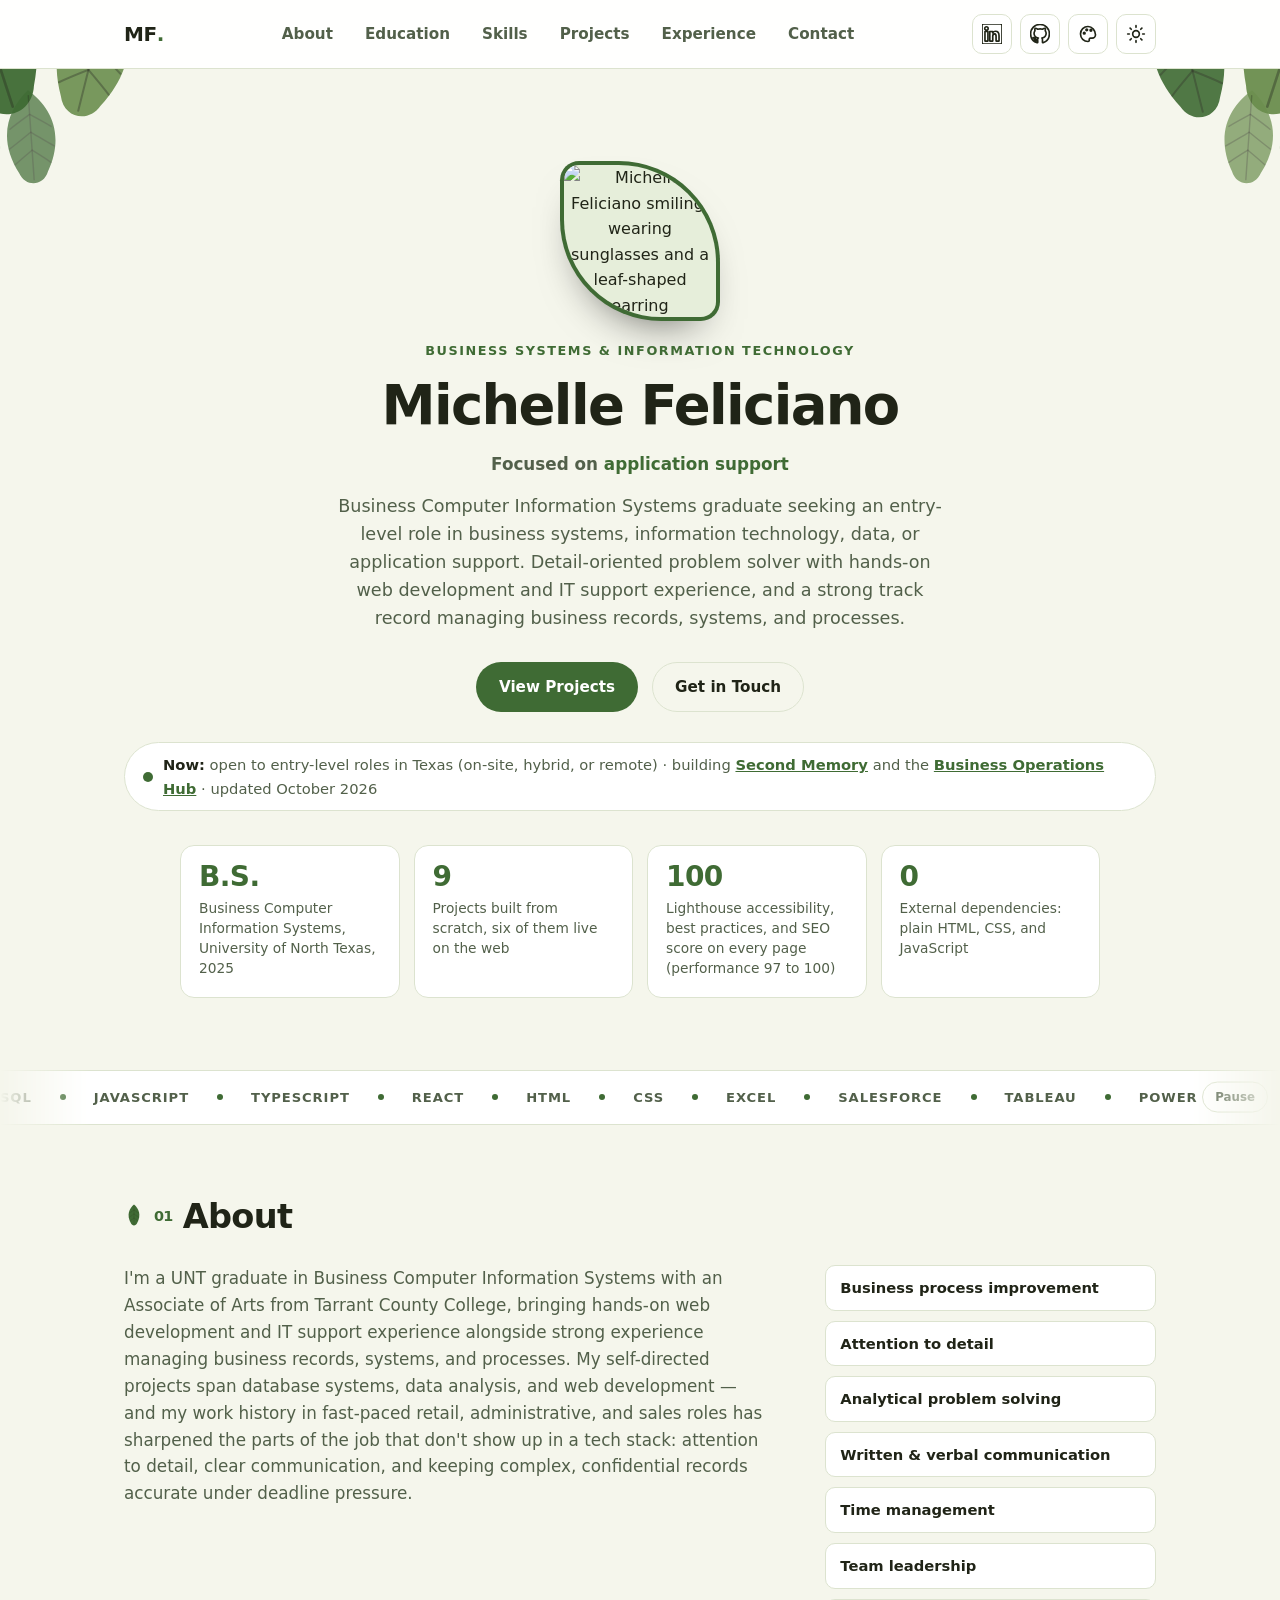
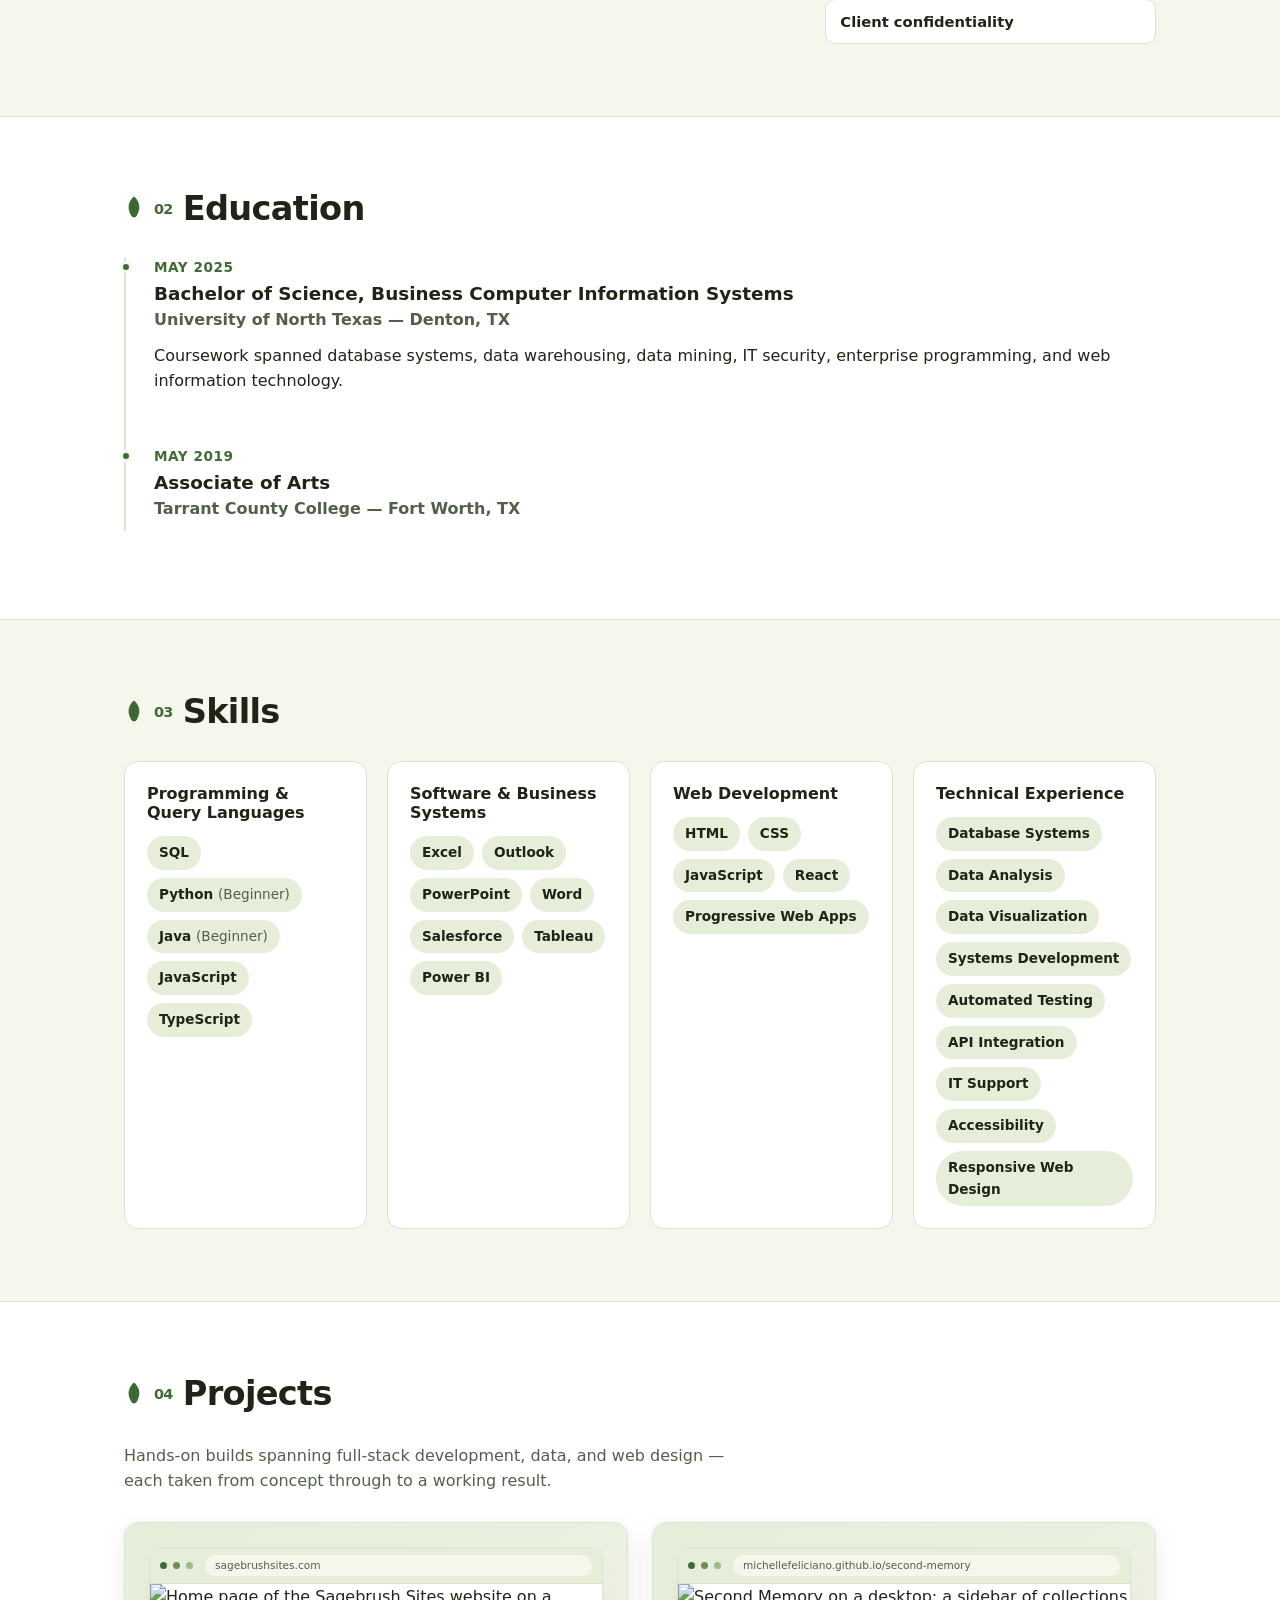
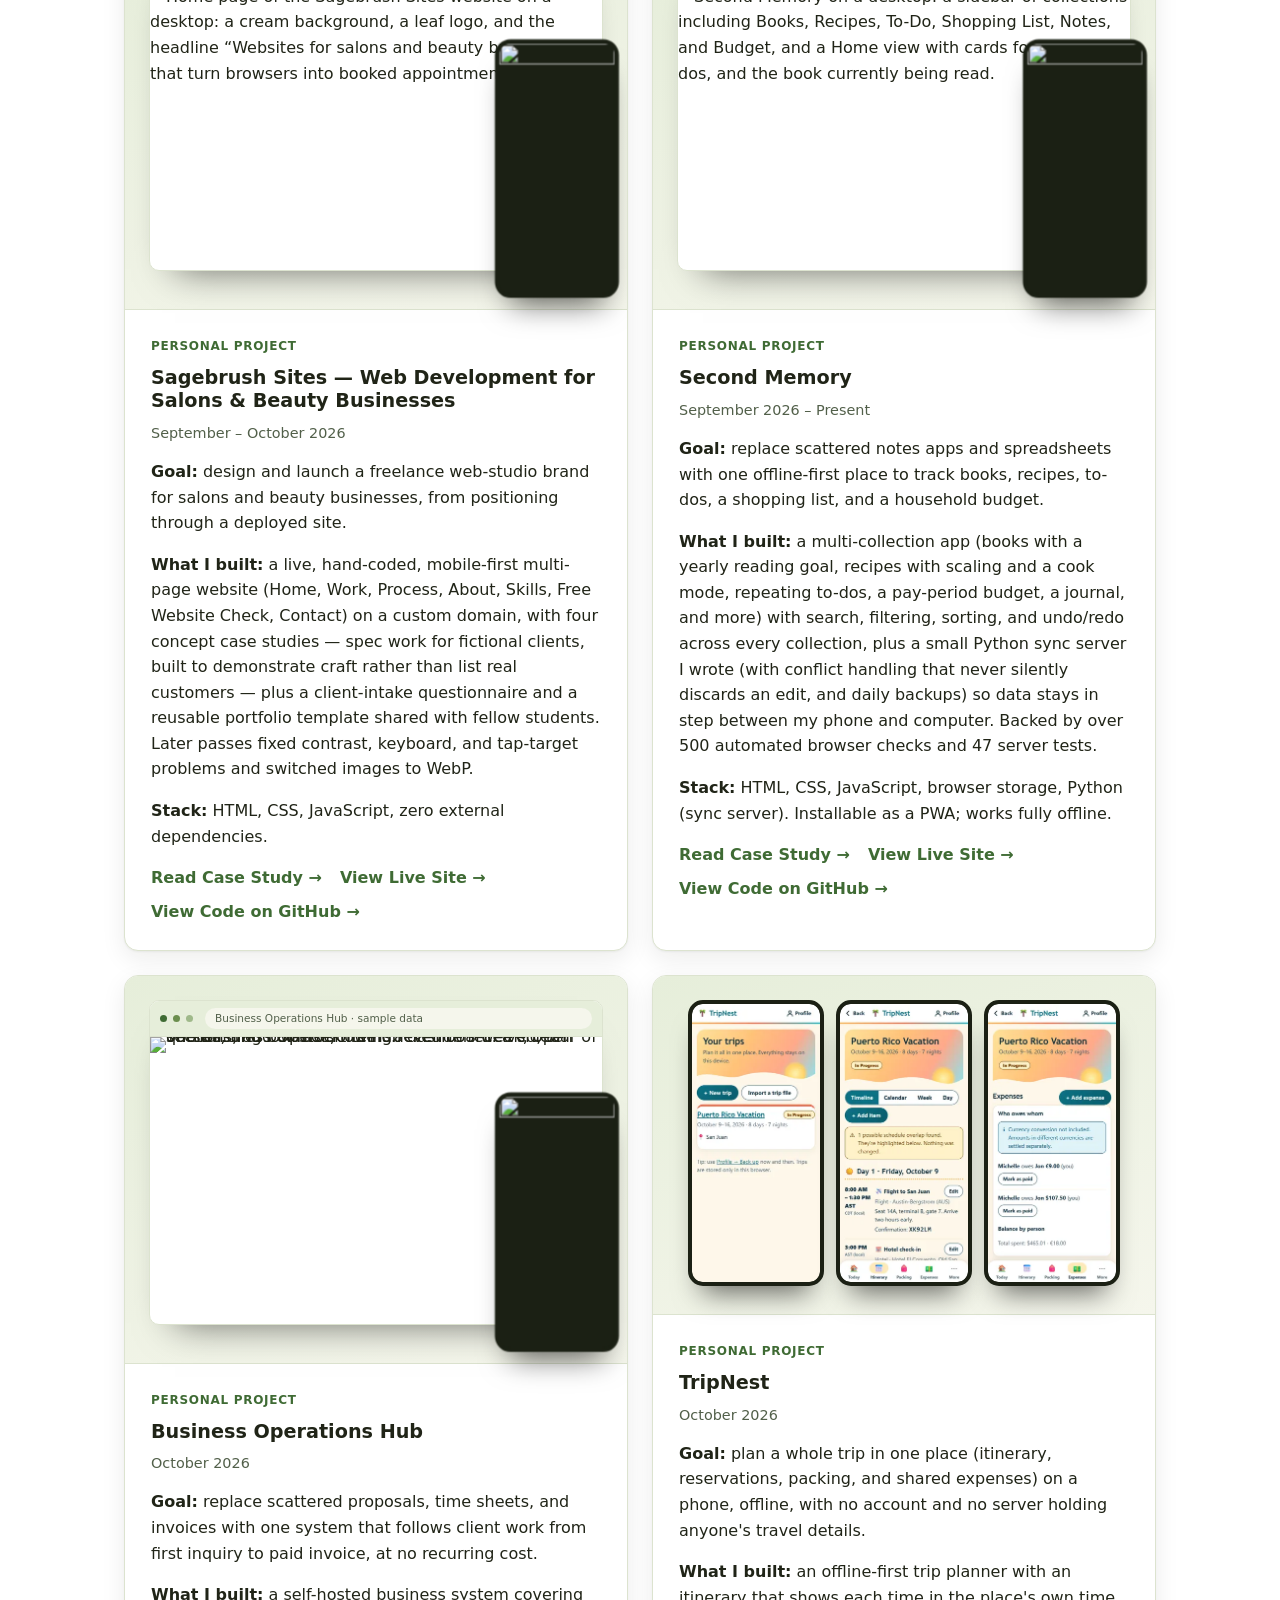
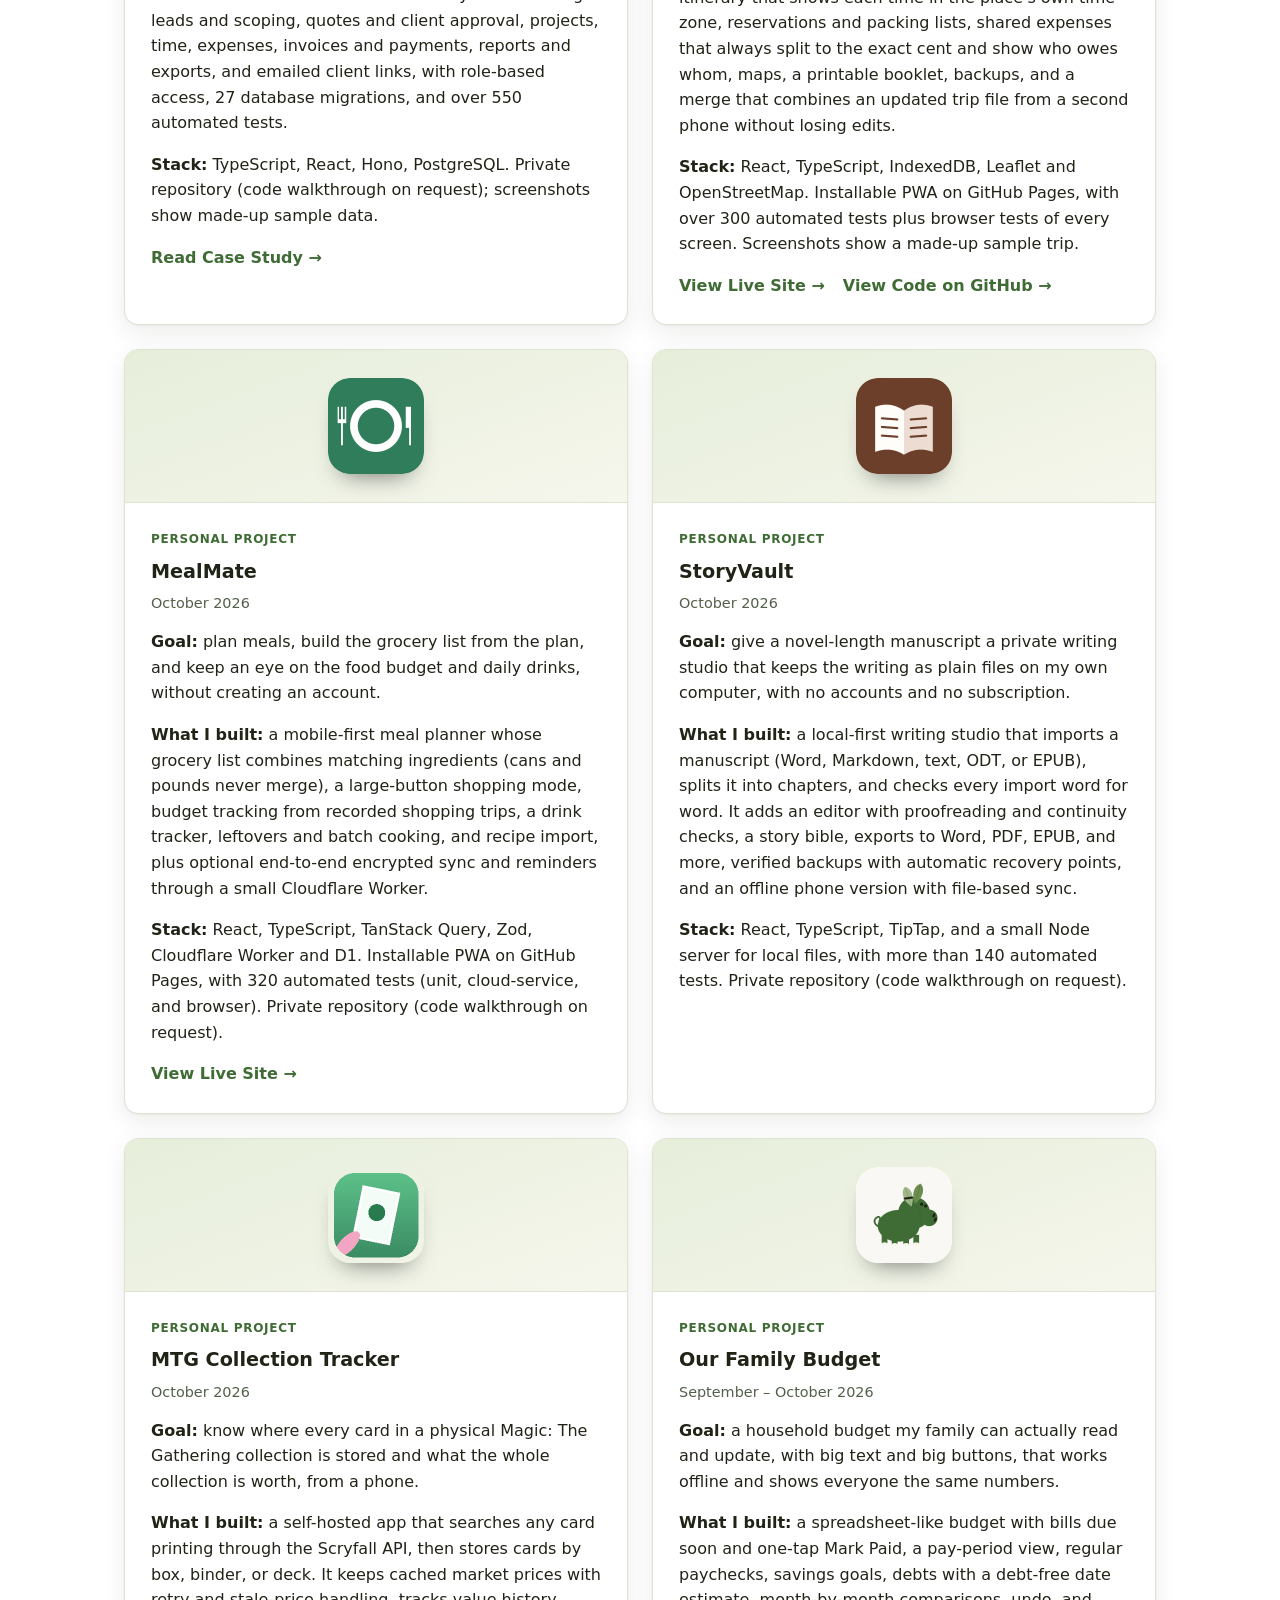
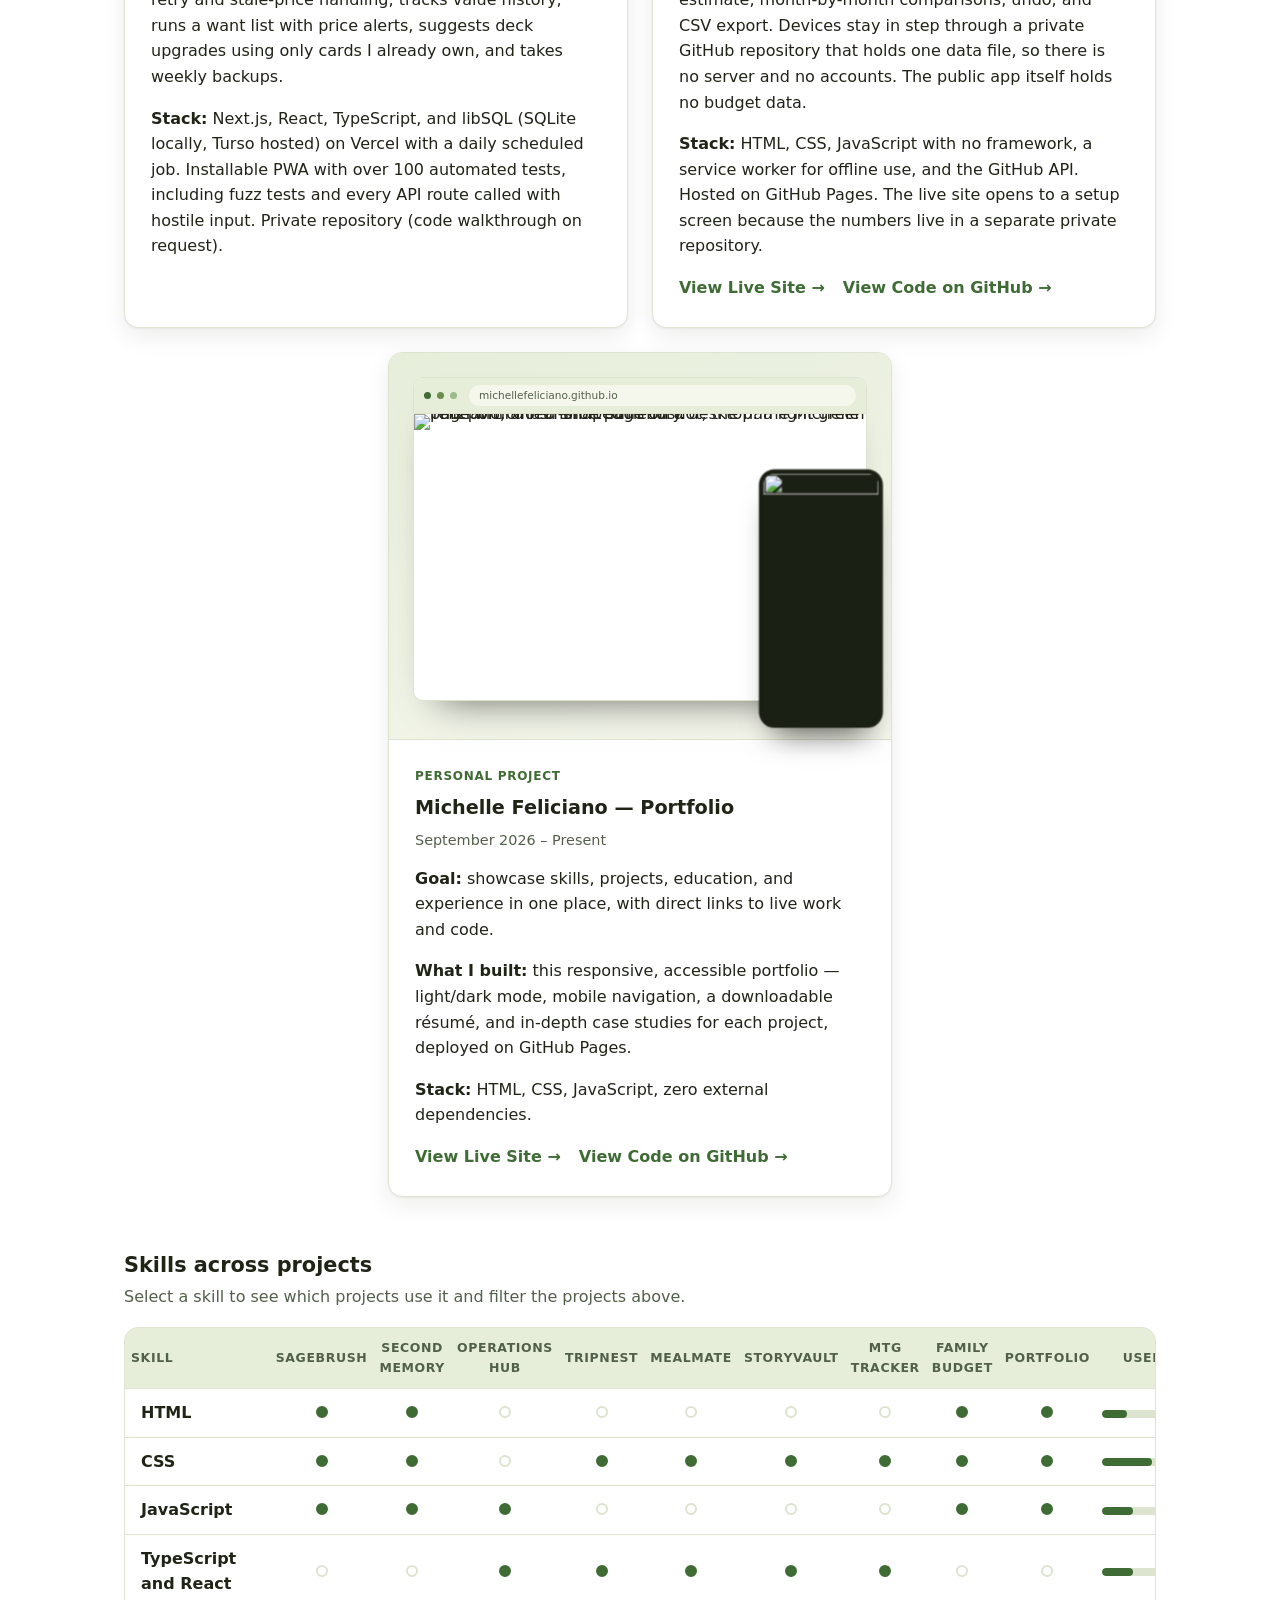
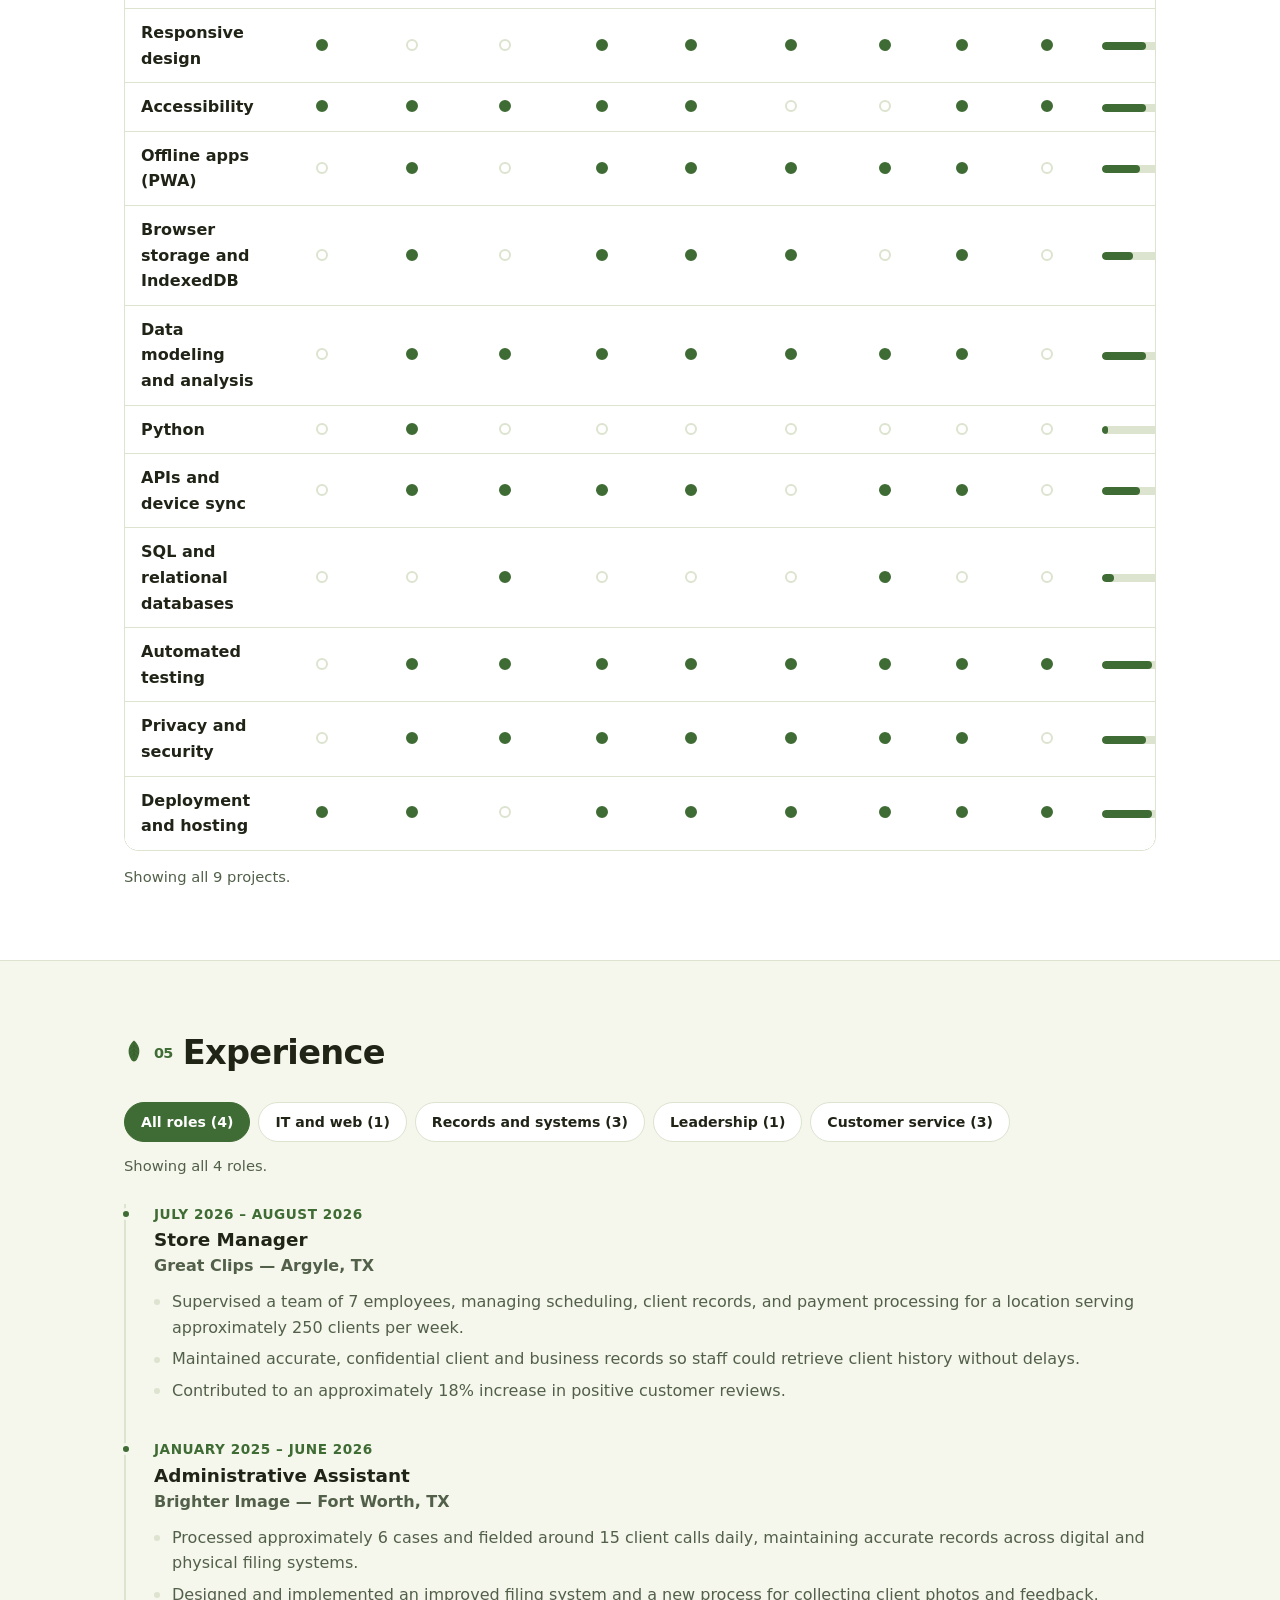
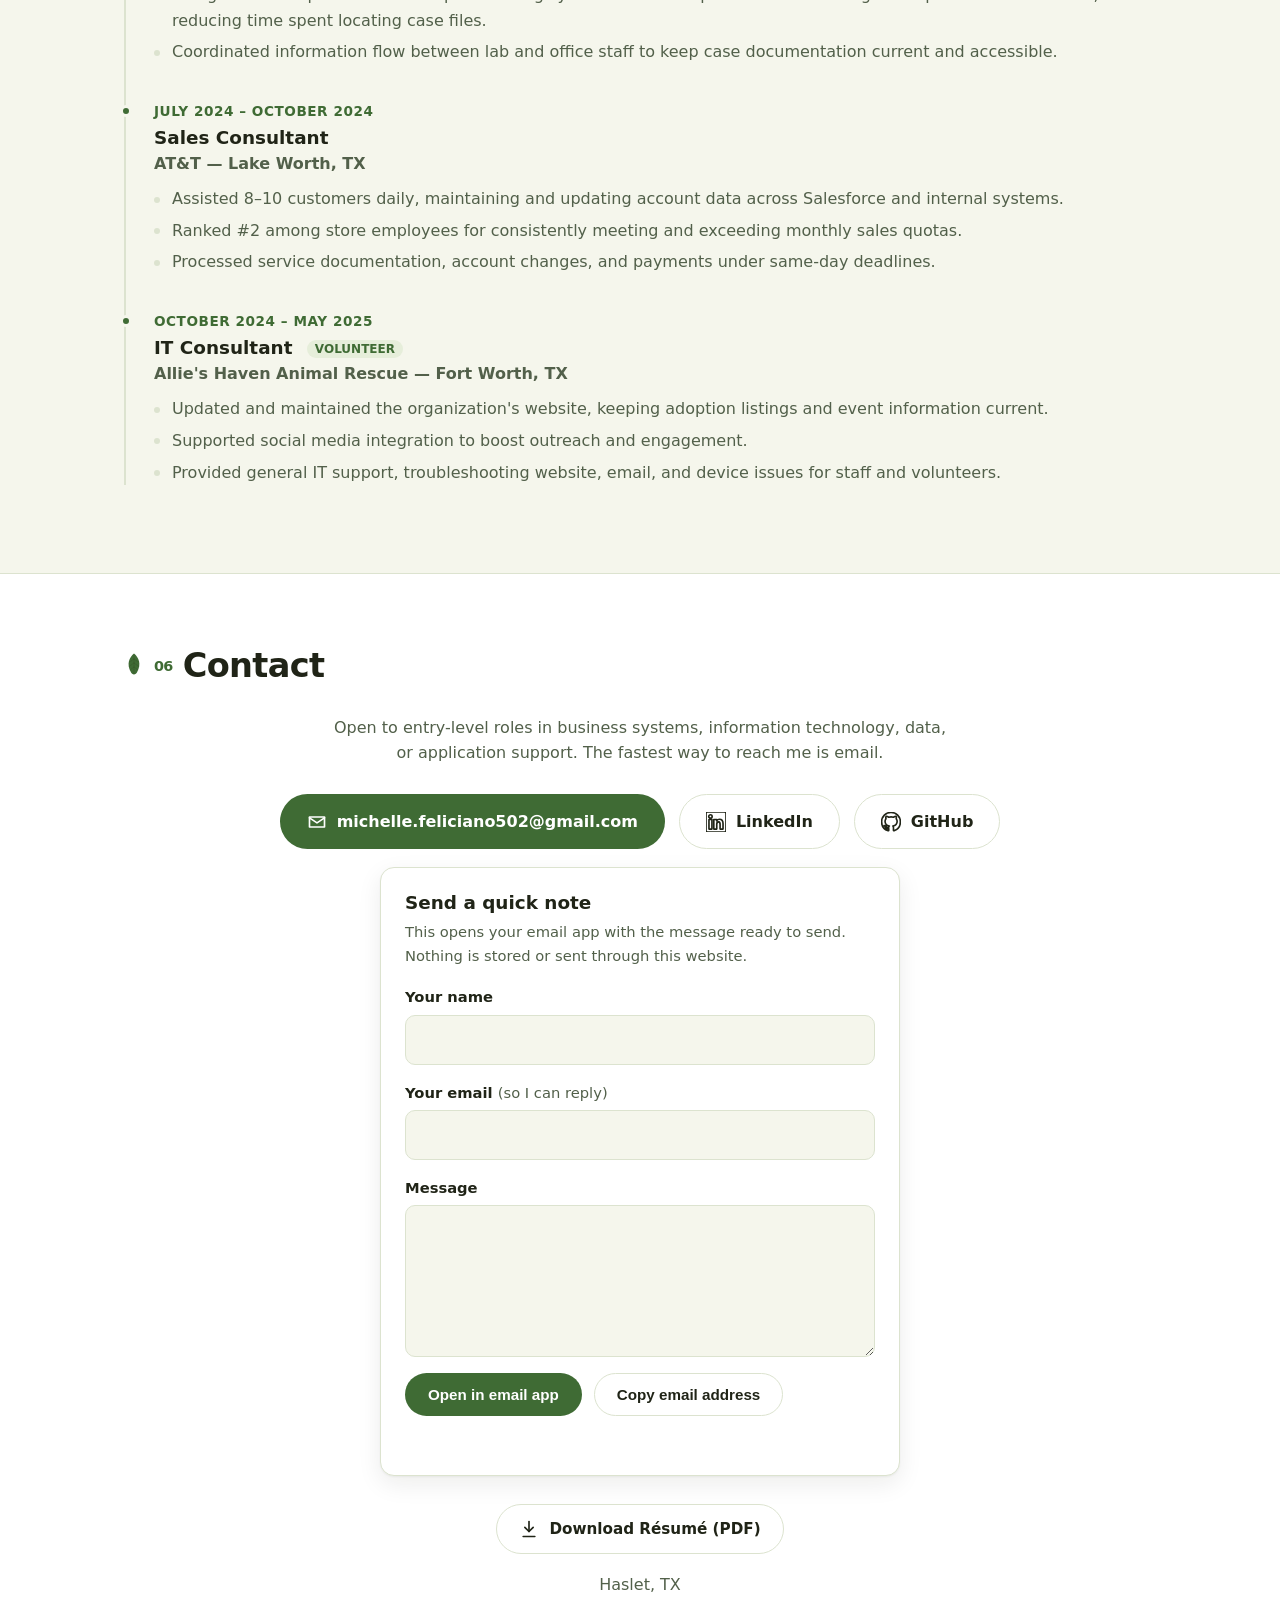
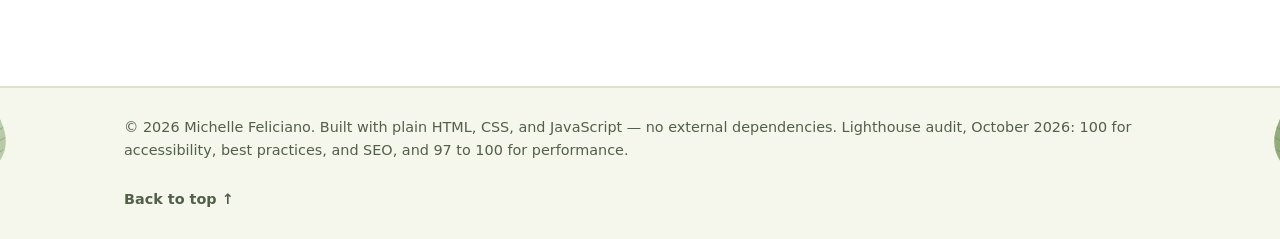
==== index.html @ 242e9311 "Add TripNest, MealMate, StoryVault, MTG Collection Tracker and Family Budget; refresh Sagebrush, Sec" ====
<!DOCTYPE html>
<html lang="en">
<head>
<meta charset="UTF-8">
<meta name="viewport" content="width=device-width, initial-scale=1.0">
<title>Michelle Feliciano — Portfolio</title>
<meta name="description" content="Portfolio of Michelle Feliciano, a Business Computer Information Systems graduate seeking an entry-level role in business systems, information technology, data, or application support.">
<meta name="color-scheme" content="light dark">
<meta name="theme-color" media="(prefers-color-scheme: light)" content="#3f6b34">
<meta name="theme-color" media="(prefers-color-scheme: dark)" content="#12160e">

<!-- Social preview (LinkedIn, iMessage, Slack, etc.) -->
<meta property="og:type" content="website">
<meta property="og:url" content="https://michellefeliciano.github.io/">
<meta property="og:title" content="Michelle Feliciano — Portfolio">
<meta property="og:description" content="Business Computer Information Systems graduate seeking an entry-level role in business systems, IT, data, or application support. Projects, experience, and skills.">
<meta property="og:image" content="https://michellefeliciano.github.io/social-preview.png">
<meta property="og:image:width" content="1200">
<meta property="og:image:height" content="630">
<meta property="og:image:alt" content="Michelle Feliciano, Business Systems and Information Technology, on a dark green background with leaves">
<meta name="twitter:card" content="summary_large_image">
<meta name="twitter:title" content="Michelle Feliciano — Portfolio">
<meta name="twitter:description" content="Business Computer Information Systems graduate seeking an entry-level role in business systems, IT, data, or application support. Projects, experience, and skills.">
<meta name="twitter:image" content="https://michellefeliciano.github.io/social-preview.png">
<meta name="twitter:image:alt" content="Michelle Feliciano, Business Systems and Information Technology, on a dark green background with leaves">

<link rel="canonical" href="https://michellefeliciano.github.io/">
<link rel="icon" href="favicon.svg" type="image/svg+xml">
<link rel="apple-touch-icon" href="apple-touch-icon.png">
<!-- Applies the saved accent color before the page paints, so there is no color flash. -->
<script>try{var a=localStorage.getItem("portfolio-accent");if(a==="terracotta"||a==="blue")document.documentElement.setAttribute("data-accent",a)}catch(e){}</script>
<link rel="stylesheet" href="styles.css">
<!-- Structured data for search engines: the site and the person it is about. -->
<script type="application/ld+json">
{
  "@context": "https://schema.org",
  "@graph": [
    {
      "@type": "WebSite",
      "@id": "https://michellefeliciano.github.io/#website",
      "url": "https://michellefeliciano.github.io/",
      "name": "Michelle Feliciano — Portfolio",
      "inLanguage": "en-US",
      "publisher": { "@id": "https://michellefeliciano.github.io/#person" }
    },
    {
      "@type": "Person",
      "@id": "https://michellefeliciano.github.io/#person",
      "name": "Michelle Feliciano",
      "url": "https://michellefeliciano.github.io/",
      "image": "https://michellefeliciano.github.io/images/headshot.jpg",
      "description": "Business Computer Information Systems graduate seeking an entry-level role in business systems, information technology, data, or application support.",
      "alumniOf": [
        { "@type": "CollegeOrUniversity", "name": "University of North Texas" },
        { "@type": "CollegeOrUniversity", "name": "Tarrant County College" }
      ],
      "knowsAbout": ["Business systems", "Web development", "TypeScript", "Progressive web apps", "Database systems", "Data analysis", "Automated testing", "IT support", "Accessibility"],
      "sameAs": [
        "https://www.linkedin.com/in/michelle-felicianowebdev",
        "https://github.com/MichelleFeliciano"
      ]
    }
  ]
}
</script>
</head>
<body>
<!-- Shared leaf shape, reused by every decorative leaf through <use>. -->
<svg class="sprite" aria-hidden="true" focusable="false">
  <symbol id="leaf-shape" viewBox="0 0 100 140">
    <path class="leaf-blade" d="M50,8 C74,28 88,60 66,100 C60,116 40,116 34,100 C12,60 26,28 50,8 Z"/>
    <path class="leaf-vein" d="M50,14 C50,50 50,85 50,108"/>
    <path class="leaf-vein" d="M50,35 C42,40 34,45 27,50"/>
    <path class="leaf-vein" d="M50,35 C58,40 66,45 73,50"/>
    <path class="leaf-vein" d="M50,55 C41,61 33,67 25,72"/>
    <path class="leaf-vein" d="M50,55 C59,61 67,67 75,72"/>
    <path class="leaf-vein" d="M50,75 C43,80 36,85 30,90"/>
    <path class="leaf-vein" d="M50,75 C57,80 64,85 70,90"/>
  </symbol>
</svg>

<a class="skip-link" href="#main">Skip to main content</a>

<!-- Header: brand, desktop navigation, and the LinkedIn / GitHub / accent / theme / menu buttons. -->
<header class="site-header">
  <div class="wrap header-inner">
    <a class="brand" href="#top">MF<span class="brand-dot">.</span></a>

    <nav class="site-nav" aria-label="Primary">
      <ul>
        <li><a href="#about">About</a></li>
        <li><a href="#education">Education</a></li>
        <li><a href="#skills">Skills</a></li>
        <li><a href="#projects">Projects</a></li>
        <li><a href="#experience">Experience</a></li>
        <li><a href="#contact">Contact</a></li>
      </ul>
    </nav>

    <div class="header-actions">
      <a class="icon-btn" href="https://www.linkedin.com/in/michelle-felicianowebdev" target="_blank" rel="noopener noreferrer" aria-label="LinkedIn profile (opens in a new tab)">
        <svg class="icon" viewBox="0 0 24 24" aria-hidden="true" focusable="false" fill="currentColor" stroke="none"><path d="M20.447 20.452h-3.554v-5.569c0-1.328-.027-3.037-1.852-3.037-1.853 0-2.136 1.445-2.136 2.939v5.667H9.351V9h3.414v1.561h.046c.477-.9 1.637-1.85 3.37-1.85 3.601 0 4.267 2.37 4.267 5.455v6.286zM5.337 7.433c-1.144 0-2.063-.926-2.063-2.065 0-1.138.92-2.063 2.063-2.063 1.14 0 2.064.925 2.064 2.063 0 1.139-.925 2.065-2.064 2.065zm1.782 13.019H3.555V9h3.564v11.452zM22.225 0H1.771C.792 0 0 .774 0 1.729v20.542C0 23.227.792 24 1.771 24h20.451C23.2 24 24 23.227 24 22.271V1.729C24 .774 23.2 0 22.222 0h.003z"/></svg>
      </a>
      <a class="icon-btn" href="https://github.com/MichelleFeliciano" target="_blank" rel="noopener noreferrer" aria-label="GitHub profile (opens in a new tab)">
        <svg class="icon" viewBox="0 0 24 24" aria-hidden="true" focusable="false" fill="currentColor" stroke="none"><path d="M12 .5C5.73.5.75 5.48.75 11.75c0 5.02 3.26 9.28 7.77 10.78.57.1.78-.25.78-.55 0-.27-.01-1.17-.02-2.12-3.16.69-3.83-1.34-3.83-1.34-.52-1.31-1.26-1.66-1.26-1.66-1.03-.7.08-.69.08-.69 1.14.08 1.74 1.17 1.74 1.17 1.01 1.73 2.65 1.23 3.3.94.1-.73.4-1.23.72-1.51-2.52-.29-5.17-1.26-5.17-5.6 0-1.24.44-2.25 1.17-3.04-.12-.29-.51-1.45.11-3.02 0 0 .96-.31 3.13 1.16a10.9 10.9 0 0 1 5.7 0c2.17-1.47 3.13-1.16 3.13-1.16.62 1.57.23 2.73.11 3.02.73.79 1.17 1.8 1.17 3.04 0 4.35-2.66 5.31-5.19 5.59.41.35.77 1.04.77 2.1 0 1.52-.01 2.74-.01 3.11 0 .3.2.66.79.55A11.26 11.26 0 0 0 23.25 11.75C23.25 5.48 18.27.5 12 .5Z"/></svg>
      </a>
      <div class="accent-picker">
        <button id="accent-toggle" class="icon-btn" type="button" aria-expanded="false" aria-controls="accent-menu" aria-label="Choose accent color">
          <svg class="icon" viewBox="0 0 24 24" aria-hidden="true" focusable="false"><path d="M12 3a9 9 0 1 0 0 18c1.1 0 1.8-.9 1.5-1.9-.3-1 .4-2.1 1.5-2.1H17a4 4 0 0 0 4-4c0-5-4-10-9-10z"/><circle cx="7.5" cy="11" r="1"/><circle cx="10.5" cy="7" r="1"/><circle cx="15.5" cy="7.5" r="1"/></svg>
        </button>
        <div id="accent-menu" class="accent-menu" role="group" aria-label="Accent color" hidden>
          <button type="button" class="accent-swatch" data-accent="green" aria-pressed="true" aria-label="Green"><span></span></button>
          <button type="button" class="accent-swatch" data-accent="terracotta" aria-pressed="false" aria-label="Terracotta"><span></span></button>
          <button type="button" class="accent-swatch" data-accent="blue" aria-pressed="false" aria-label="Blue"><span></span></button>
        </div>
      </div>
      <button id="theme-toggle" class="icon-btn" type="button" aria-pressed="false" aria-label="Switch to dark theme">
        <svg class="icon icon-sun" viewBox="0 0 24 24" aria-hidden="true" focusable="false"><circle cx="12" cy="12" r="4"/><path d="M12 2v2M12 20v2M4.93 4.93l1.41 1.41M17.66 17.66l1.41 1.41M2 12h2M20 12h2M4.93 19.07l1.41-1.41M17.66 6.34l1.41-1.41"/></svg>
        <svg class="icon icon-moon" viewBox="0 0 24 24" aria-hidden="true" focusable="false"><path d="M21 12.79A9 9 0 1 1 11.21 3a7 7 0 0 0 9.79 9.79Z"/></svg>
      </button>
      <button id="nav-toggle" class="icon-btn nav-toggle" type="button" aria-expanded="false" aria-controls="mobile-nav" aria-label="Open menu">
        <svg class="icon" viewBox="0 0 24 24" aria-hidden="true" focusable="false"><path d="M4 6h16M4 12h16M4 18h16"/></svg>
      </button>
    </div>
  </div>

  <!-- Mobile menu: hidden until the menu button is pressed (script.js). -->
  <nav id="mobile-nav" class="mobile-nav" aria-label="Mobile" hidden>
    <ul>
      <li><a href="#about">About</a></li>
      <li><a href="#education">Education</a></li>
      <li><a href="#skills">Skills</a></li>
      <li><a href="#projects">Projects</a></li>
      <li><a href="#experience">Experience</a></li>
      <li><a href="#contact">Contact</a></li>
    </ul>
  </nav>
</header>

<main id="main">

  <!-- Hero: headshot, name, summary, buttons, current status, and at-a-glance facts. -->
  <section id="top" class="hero">
    <div class="leaf-cluster leaf-cluster--tl" aria-hidden="true">
      <svg class="leaf leaf-p1 leaf-tone-1" viewBox="0 0 100 140"><use href="#leaf-shape"></use></svg>
      <svg class="leaf leaf-p2 leaf-tone-2" viewBox="0 0 100 140"><use href="#leaf-shape"></use></svg>
      <svg class="leaf leaf-p3 leaf-tone-3" viewBox="0 0 100 140"><use href="#leaf-shape"></use></svg>
      <svg class="leaf leaf-p4 leaf-tone-2" viewBox="0 0 100 140"><use href="#leaf-shape"></use></svg>
      <svg class="leaf leaf-p5 leaf-tone-1" viewBox="0 0 100 140"><use href="#leaf-shape"></use></svg>
    </div>
    <div class="leaf-cluster leaf-cluster--tr" aria-hidden="true">
      <svg class="leaf leaf-p1 leaf-tone-2" viewBox="0 0 100 140"><use href="#leaf-shape"></use></svg>
      <svg class="leaf leaf-p2 leaf-tone-1" viewBox="0 0 100 140"><use href="#leaf-shape"></use></svg>
      <svg class="leaf leaf-p3 leaf-tone-2" viewBox="0 0 100 140"><use href="#leaf-shape"></use></svg>
      <svg class="leaf leaf-p4 leaf-tone-3" viewBox="0 0 100 140"><use href="#leaf-shape"></use></svg>
      <svg class="leaf leaf-p5 leaf-tone-2" viewBox="0 0 100 140"><use href="#leaf-shape"></use></svg>
    </div>
    <div class="wrap hero-inner">
      <div class="hero-avatar"><picture><source srcset="images/headshot-320.webp" type="image/webp"><img src="images/headshot-320.jpg" width="320" height="320" alt="Michelle Feliciano smiling, wearing sunglasses and a leaf-shaped earring" fetchpriority="high"></picture></div>
      <p class="eyebrow">Business Systems &amp; Information Technology</p>
      <h1>Michelle Feliciano</h1>
      <p class="hero-focus" data-rotate="business systems|IT support|data|application support">Focused on business systems, IT support, data, and application support.</p>
      <p class="hero-lede">Business Computer Information Systems graduate seeking an entry-level role in business systems, information technology, data, or application support. Detail-oriented problem solver with hands-on web development and IT support experience, and a strong track record managing business records, systems, and processes.</p>
      <div class="hero-cta">
        <a class="btn btn-primary" href="#projects">View Projects</a>
        <a class="btn btn-ghost" href="#contact">Get in Touch</a>
      </div>
      <!-- Current status line. -->
      <p class="hero-now"><span class="now-dot" aria-hidden="true"></span><span><strong>Now:</strong> open to entry-level roles in Texas (on-site, hybrid, or remote) &middot; building <a href="projects/second-memory.html">Second Memory</a> and the <a href="projects/business-operations-hub.html">Business Operations Hub</a> <span class="now-date">&middot; updated October 2026</span></span></p>
      <!-- At-a-glance facts (the numbers count up in script.js). -->
      <ul class="glance" aria-label="At a glance">
        <li><strong>B.S.</strong><span>Business Computer Information Systems, University of North Texas, 2025</span></li>
        <li><strong data-count="9">9</strong><span>Projects built from scratch, six of them live on the web</span></li>
        <li><strong data-count="100">100</strong><span>Lighthouse accessibility, best practices, and SEO score on every page (performance 97 to 100)</span></li>
        <li><strong>0</strong><span>External dependencies: plain HTML, CSS, and JavaScript</span></li>
      </ul>
    </div>
  </section>

  <!-- Skills band: a plain list here; script.js turns it into a slow scrolling ticker. -->
  <section class="marquee" aria-label="Skills">
    <ul class="marquee-list">
      <li>SQL</li>
      <li>JavaScript</li>
      <li>TypeScript</li>
      <li>React</li>
      <li>HTML</li>
      <li>CSS</li>
      <li>Excel</li>
      <li>Salesforce</li>
      <li>Tableau</li>
      <li>Power BI</li>
      <li>Database systems</li>
      <li>Data analysis</li>
      <li>Data visualization</li>
      <li>Systems development</li>
      <li>Automated testing</li>
      <li>IT support</li>
      <li>Accessibility</li>
      <li>Responsive design</li>
    </ul>
  </section>

  <!-- About, with the core competencies list. -->
  <section id="about" class="section">
    <div class="wrap">
      <h2><svg class="heading-leaf" viewBox="0 0 100 140" aria-hidden="true"><use href="#leaf-shape"></use></svg><span class="section-index">01</span> About</h2>
      <div class="about-grid">
        <p class="about-copy">
          I'm a UNT graduate in Business Computer Information Systems with an Associate of Arts
          from Tarrant County College, bringing hands-on web development and IT support
          experience alongside strong experience managing business records, systems, and
          processes. My self-directed projects span database systems, data analysis, and web
          development — and my work history in fast-paced retail, administrative, and sales
          roles has sharpened the parts of the job that don't show up in a tech stack: attention
          to detail, clear communication, and keeping complex, confidential records accurate
          under deadline pressure.
        </p>
        <ul class="competency-list" aria-label="Core competencies">
          <li>Business process improvement</li>
          <li>Attention to detail</li>
          <li>Analytical problem solving</li>
          <li>Written &amp; verbal communication</li>
          <li>Time management</li>
          <li>Team leadership</li>
          <li>Client confidentiality</li>
        </ul>
      </div>
    </div>
  </section>

  <!-- Education timeline. -->
  <section id="education" class="section section-alt">
    <div class="wrap">
      <h2><svg class="heading-leaf" viewBox="0 0 100 140" aria-hidden="true"><use href="#leaf-shape"></use></svg><span class="section-index">02</span> Education</h2>
      <ol class="timeline">
        <li class="timeline-item">
          <div class="timeline-marker" aria-hidden="true"></div>
          <div class="timeline-content">
            <p class="timeline-date">May 2025</p>
            <h3>Bachelor of Science, Business Computer Information Systems</h3>
            <p class="timeline-org">University of North Texas — Denton, TX</p>
            <p>Coursework spanned database systems, data warehousing, data mining, IT security, enterprise programming, and web information technology.</p>
          </div>
        </li>
        <li class="timeline-item">
          <div class="timeline-marker" aria-hidden="true"></div>
          <div class="timeline-content">
            <p class="timeline-date">May 2019</p>
            <h3>Associate of Arts</h3>
            <p class="timeline-org">Tarrant County College — Fort Worth, TX</p>
          </div>
        </li>
      </ol>
    </div>
  </section>

  <!-- Skills grouped by type. -->
  <section id="skills" class="section">
    <div class="wrap">
      <h2><svg class="heading-leaf" viewBox="0 0 100 140" aria-hidden="true"><use href="#leaf-shape"></use></svg><span class="section-index">03</span> Skills</h2>
      <div class="skills-grid">
        <div class="skill-card">
          <h3>Programming &amp; Query Languages</h3>
          <ul class="tag-list">
            <li class="tag">SQL</li>
            <li class="tag">Python <span class="tag-note">(Beginner)</span></li>
            <li class="tag">Java <span class="tag-note">(Beginner)</span></li>
            <li class="tag">JavaScript</li>
            <li class="tag">TypeScript</li>
          </ul>
        </div>
        <div class="skill-card">
          <h3>Software &amp; Business Systems</h3>
          <ul class="tag-list">
            <li class="tag">Excel</li>
            <li class="tag">Outlook</li>
            <li class="tag">PowerPoint</li>
            <li class="tag">Word</li>
            <li class="tag">Salesforce</li>
            <li class="tag">Tableau</li>
            <li class="tag">Power BI</li>
          </ul>
        </div>
        <div class="skill-card">
          <h3>Web Development</h3>
          <ul class="tag-list">
            <li class="tag">HTML</li>
            <li class="tag">CSS</li>
            <li class="tag">JavaScript</li>
            <li class="tag">React</li>
            <li class="tag">Progressive Web Apps</li>
          </ul>
        </div>
        <div class="skill-card">
          <h3>Technical Experience</h3>
          <ul class="tag-list">
            <li class="tag">Database Systems</li>
            <li class="tag">Data Analysis</li>
            <li class="tag">Data Visualization</li>
            <li class="tag">Systems Development</li>
            <li class="tag">Automated Testing</li>
            <li class="tag">API Integration</li>
            <li class="tag">IT Support</li>
            <li class="tag">Accessibility</li>
            <li class="tag">Responsive Web Design</li>
          </ul>
        </div>
      </div>
    </div>
  </section>

  <!-- Projects. Each card has a desktop and phone mockup; the skills matrix below the grid is built by script.js. -->
  <section id="projects" class="section section-alt">
    <div class="wrap">
      <h2><svg class="heading-leaf" viewBox="0 0 100 140" aria-hidden="true"><use href="#leaf-shape"></use></svg><span class="section-index">04</span> Projects</h2>
      <p class="section-note">Hands-on builds spanning full-stack development, data, and web design — each taken from concept through to a working result.</p>
      <!-- data-skills feeds the skills matrix, data-short is its column label, and data-frames lists the extra screenshots for the preview loop. -->
      <div class="project-grid">
        <article class="project-card" data-short="Sagebrush" data-skills="html css javascript responsive accessibility deployment">
          <div class="device-stage" data-tilt>
            <div class="device-rig">
              <div class="browser" data-frames="images/frame-sagebrush-2.webp,images/frame-sagebrush-3.webp">
                <div class="browser-bar" aria-hidden="true"><i></i><i></i><i></i><span>sagebrushsites.com</span></div>
                <picture><source srcset="images/sagebrush-sites.webp" type="image/webp"><img src="images/sagebrush-sites.jpg" width="799" height="506" alt="Home page of the Sagebrush Sites website on a desktop: a cream background, a leaf logo, and the headline “Websites for salons and beauty businesses that turn browsers into booked appointments.”" loading="lazy"></picture>
              </div>
              <div class="phone"><picture><source srcset="images/phone-sagebrush.webp" type="image/webp"><img src="images/phone-sagebrush.jpg" width="260" height="563" alt="" loading="lazy"></picture></div>
            </div>
          </div>
          <p class="project-tag">Personal project</p>
          <h3>Sagebrush Sites — Web Development for Salons &amp; Beauty Businesses</h3>
          <p class="project-date">September – October 2026</p>
          <p><strong>Goal:</strong> design and launch a freelance web-studio brand for salons and beauty businesses, from positioning through a deployed site.</p>
          <p><strong>What I built:</strong> a live, hand-coded, mobile-first multi-page website (Home, Work, Process, About, Skills, Free Website Check, Contact) on a custom domain, with four concept case studies — spec work for fictional clients, built to demonstrate craft rather than list real customers — plus a client-intake questionnaire and a reusable portfolio template shared with fellow students. Later passes fixed contrast, keyboard, and tap-target problems and switched images to WebP.</p>
          <p><strong>Stack:</strong> HTML, CSS, JavaScript, zero external dependencies.</p>
          <p class="project-links">
            <a class="case-link" href="projects/sagebrush-sites.html">Read Case Study<span class="sr-only"> for Sagebrush Sites</span> →</a>
            <a href="https://sagebrushsites.com/" target="_blank" rel="noopener noreferrer">View Live Site<span class="sr-only"> for Sagebrush Sites (opens in a new tab)</span> →</a>
            <a href="https://github.com/MichelleFeliciano/sagebrush-sites" target="_blank" rel="noopener noreferrer">View Code on GitHub<span class="sr-only"> for Sagebrush Sites (opens in a new tab)</span> →</a>
          </p>
        </article>
        <article class="project-card" data-short="Second Memory" data-skills="html css javascript python accessibility pwa storage data api security testing deployment">
          <div class="device-stage" data-tilt>
            <div class="device-rig">
              <div class="browser" data-frames="images/frame-second-memory-2.webp,images/frame-second-memory-3.webp">
                <div class="browser-bar" aria-hidden="true"><i></i><i></i><i></i><span>michellefeliciano.github.io/second-memory</span></div>
                <picture><source srcset="images/second-memory.webp" type="image/webp"><img src="images/second-memory.jpg" width="799" height="506" alt="Second Memory on a desktop: a sidebar of collections including Books, Recipes, To-Do, Shopping List, Notes, and Budget, and a Home view with cards for bills, to-dos, and the book currently being read." loading="lazy"></picture>
              </div>
              <div class="phone"><picture><source srcset="images/phone-second-memory.webp" type="image/webp"><img src="images/phone-second-memory.jpg" width="260" height="563" alt="" loading="lazy"></picture></div>
            </div>
          </div>
          <p class="project-tag">Personal project</p>
          <h3>Second Memory</h3>
          <p class="project-date">September 2026 – Present</p>
          <p><strong>Goal:</strong> replace scattered notes apps and spreadsheets with one offline-first place to track books, recipes, to-dos, a shopping list, and a household budget.</p>
          <p><strong>What I built:</strong> a multi-collection app (books with a yearly reading goal, recipes with scaling and a cook mode, repeating to-dos, a pay-period budget, a journal, and more) with search, filtering, sorting, and undo/redo across every collection, plus a small Python sync server I wrote (with conflict handling that never silently discards an edit, and daily backups) so data stays in step between my phone and computer. Backed by over 500 automated browser checks and 47 server tests.</p>
          <p><strong>Stack:</strong> HTML, CSS, JavaScript, browser storage, Python (sync server). Installable as a PWA; works fully offline.</p>
          <p class="project-links">
            <a class="case-link" href="projects/second-memory.html">Read Case Study<span class="sr-only"> for Second Memory</span> →</a>
            <a href="https://michellefeliciano.github.io/second-memory/" target="_blank" rel="noopener noreferrer">View Live Site<span class="sr-only"> for Second Memory (opens in a new tab)</span> →</a>
            <a href="https://github.com/MichelleFeliciano/second-memory" target="_blank" rel="noopener noreferrer">View Code on GitHub<span class="sr-only"> for Second Memory (opens in a new tab)</span> →</a>
          </p>
        </article>
        <article class="project-card" data-short="Operations Hub" data-skills="typescript javascript sql data api security testing accessibility">
          <div class="device-stage" data-tilt>
            <div class="device-rig">
              <div class="browser" data-frames="images/frame-business-operations-hub-2.webp,images/frame-business-operations-hub-3.webp">
                <div class="browser-bar" aria-hidden="true"><i></i><i></i><i></i><span>Business Operations Hub · sample data</span></div>
                <picture><source srcset="images/business-operations-hub.webp" type="image/webp"><img src="images/business-operations-hub.jpg" width="799" height="506" alt="The Business Operations Hub dashboard: a sidebar of sections, and cards showing revenue received, an outstanding balance, time tracked this week, open quotes, and low-stock items." loading="lazy"></picture>
              </div>
              <div class="phone"><picture><source srcset="images/phone-business-operations-hub.webp" type="image/webp"><img src="images/phone-business-operations-hub.jpg" width="260" height="563" alt="" loading="lazy"></picture></div>
            </div>
          </div>
          <p class="project-tag">Personal project</p>
          <h3>Business Operations Hub</h3>
          <p class="project-date">October 2026</p>
          <p><strong>Goal:</strong> replace scattered proposals, time sheets, and invoices with one system that follows client work from first inquiry to paid invoice, at no recurring cost.</p>
          <p><strong>What I built:</strong> a self-hosted business system covering leads and scoping, quotes and client approval, projects, time, expenses, invoices and payments, reports and exports, and emailed client links, with role-based access, 27 database migrations, and over 550 automated tests.</p>
          <p><strong>Stack:</strong> TypeScript, React, Hono, PostgreSQL. Private repository (code walkthrough on request); screenshots show made-up sample data.</p>
          <p class="project-links">
            <a class="case-link" href="projects/business-operations-hub.html">Read Case Study<span class="sr-only"> for Business Operations Hub</span> →</a>
          </p>
        </article>
        <article class="project-card" data-short="TripNest" data-skills="typescript css responsive accessibility pwa storage data api security testing deployment">
          <div class="device-stage device-stage--phones">
            <div class="phone"><picture><source srcset="images/tripnest-trips.webp" type="image/webp"><img src="images/tripnest-trips.jpg" width="260" height="563" alt="TripNest on a phone: the list of trips, showing a sample Puerto Rico vacation marked In Progress." loading="lazy"></picture></div>
            <div class="phone"><picture><source srcset="images/tripnest-itinerary.webp" type="image/webp"><img src="images/tripnest-itinerary.jpg" width="260" height="563" alt="The TripNest itinerary on a phone: a flight and a hotel check-in, each with its time in the local time zone, and a warning about a possible schedule overlap." loading="lazy"></picture></div>
            <div class="phone"><picture><source srcset="images/tripnest-expenses.webp" type="image/webp"><img src="images/tripnest-expenses.jpg" width="260" height="563" alt="TripNest expenses on a phone: a who-owes-whom summary with Mark as paid buttons and the total spent in dollars and euros." loading="lazy"></picture></div>
          </div>
          <p class="project-tag">Personal project</p>
          <h3>TripNest</h3>
          <p class="project-date">October 2026</p>
          <p><strong>Goal:</strong> plan a whole trip in one place (itinerary, reservations, packing, and shared expenses) on a phone, offline, with no account and no server holding anyone's travel details.</p>
          <p><strong>What I built:</strong> an offline-first trip planner with an itinerary that shows each time in the place's own time zone, reservations and packing lists, shared expenses that always split to the exact cent and show who owes whom, maps, a printable booklet, backups, and a merge that combines an updated trip file from a second phone without losing edits.</p>
          <p><strong>Stack:</strong> React, TypeScript, IndexedDB, Leaflet and OpenStreetMap. Installable PWA on GitHub Pages, with over 300 automated tests plus browser tests of every screen. Screenshots show a made-up sample trip.</p>
          <p class="project-links">
            <a href="https://michellefeliciano.github.io/tripnest/" target="_blank" rel="noopener noreferrer">View Live Site<span class="sr-only"> for TripNest (opens in a new tab)</span> →</a>
            <a href="https://github.com/MichelleFeliciano/tripnest" target="_blank" rel="noopener noreferrer">View Code on GitHub<span class="sr-only"> for TripNest (opens in a new tab)</span> →</a>
          </p>
        </article>
        <article class="project-card" data-short="MealMate" data-skills="typescript css responsive accessibility pwa storage data api security testing deployment">
          <div class="device-stage device-stage--icon"><img src="images/icon-mealmate.png" width="96" height="96" alt="" loading="lazy"></div>
          <p class="project-tag">Personal project</p>
          <h3>MealMate</h3>
          <p class="project-date">October 2026</p>
          <p><strong>Goal:</strong> plan meals, build the grocery list from the plan, and keep an eye on the food budget and daily drinks, without creating an account.</p>
          <p><strong>What I built:</strong> a mobile-first meal planner whose grocery list combines matching ingredients (cans and pounds never merge), a large-button shopping mode, budget tracking from recorded shopping trips, a drink tracker, leftovers and batch cooking, and recipe import, plus optional end-to-end encrypted sync and reminders through a small Cloudflare Worker.</p>
          <p><strong>Stack:</strong> React, TypeScript, TanStack Query, Zod, Cloudflare Worker and D1. Installable PWA on GitHub Pages, with 320 automated tests (unit, cloud-service, and browser). Private repository (code walkthrough on request).</p>
          <p class="project-links">
            <a href="https://michellefeliciano.github.io/mealmate/" target="_blank" rel="noopener noreferrer">View Live Site<span class="sr-only"> for MealMate (opens in a new tab)</span> →</a>
          </p>
        </article>
        <article class="project-card" data-short="StoryVault" data-skills="typescript css responsive pwa storage data security testing deployment">
          <div class="device-stage device-stage--icon"><img src="images/icon-storyvault.png" width="96" height="96" alt="" loading="lazy"></div>
          <p class="project-tag">Personal project</p>
          <h3>StoryVault</h3>
          <p class="project-date">October 2026</p>
          <p><strong>Goal:</strong> give a novel-length manuscript a private writing studio that keeps the writing as plain files on my own computer, with no accounts and no subscription.</p>
          <p><strong>What I built:</strong> a local-first writing studio that imports a manuscript (Word, Markdown, text, ODT, or EPUB), splits it into chapters, and checks every import word for word. It adds an editor with proofreading and continuity checks, a story bible, exports to Word, PDF, EPUB, and more, verified backups with automatic recovery points, and an offline phone version with file-based sync.</p>
          <p><strong>Stack:</strong> React, TypeScript, TipTap, and a small Node server for local files, with more than 140 automated tests. Private repository (code walkthrough on request).</p>
        </article>
        <article class="project-card" data-short="MTG Tracker" data-skills="typescript css responsive pwa data sql api security testing deployment">
          <div class="device-stage device-stage--icon"><img src="images/icon-mtg.png" width="96" height="96" alt="" loading="lazy"></div>
          <p class="project-tag">Personal project</p>
          <h3>MTG Collection Tracker</h3>
          <p class="project-date">October 2026</p>
          <p><strong>Goal:</strong> know where every card in a physical Magic: The Gathering collection is stored and what the whole collection is worth, from a phone.</p>
          <p><strong>What I built:</strong> a self-hosted app that searches any card printing through the Scryfall API, then stores cards by box, binder, or deck. It keeps cached market prices with retry and stale-price handling, tracks value history, runs a want list with price alerts, suggests deck upgrades using only cards I already own, and takes weekly backups.</p>
          <p><strong>Stack:</strong> Next.js, React, TypeScript, and libSQL (SQLite locally, Turso hosted) on Vercel with a daily scheduled job. Installable PWA with over 100 automated tests, including fuzz tests and every API route called with hostile input. Private repository (code walkthrough on request).</p>
        </article>
        <article class="project-card" data-short="Family Budget" data-skills="html css javascript responsive accessibility pwa storage data api security testing deployment">
          <div class="device-stage device-stage--icon"><img src="images/icon-family-budget.png" width="96" height="96" alt="" loading="lazy"></div>
          <p class="project-tag">Personal project</p>
          <h3>Our Family Budget</h3>
          <p class="project-date">September – October 2026</p>
          <p><strong>Goal:</strong> a household budget my family can actually read and update, with big text and big buttons, that works offline and shows everyone the same numbers.</p>
          <p><strong>What I built:</strong> a spreadsheet-like budget with bills due soon and one-tap Mark Paid, a pay-period view, regular paychecks, savings goals, debts with a debt-free date estimate, month-by-month comparisons, undo, and CSV export. Devices stay in step through a private GitHub repository that holds one data file, so there is no server and no accounts. The public app itself holds no budget data.</p>
          <p><strong>Stack:</strong> HTML, CSS, JavaScript with no framework, a service worker for offline use, and the GitHub API. Hosted on GitHub Pages. The live site opens to a setup screen because the numbers live in a separate private repository.</p>
          <p class="project-links">
            <a href="https://michellefeliciano.github.io/family-budget-app/" target="_blank" rel="noopener noreferrer">View Live Site<span class="sr-only"> for Our Family Budget (opens in a new tab)</span> →</a>
            <a href="https://github.com/MichelleFeliciano/family-budget-app" target="_blank" rel="noopener noreferrer">View Code on GitHub<span class="sr-only"> for Our Family Budget (opens in a new tab)</span> →</a>
          </p>
        </article>
        <article class="project-card" data-short="Portfolio" data-skills="html css javascript responsive accessibility testing deployment">
          <div class="device-stage" data-tilt>
            <div class="device-rig">
              <div class="browser" data-frames="images/frame-portfolio-2.webp,images/frame-portfolio-3.webp">
                <div class="browser-bar" aria-hidden="true"><i></i><i></i><i></i><span>michellefeliciano.github.io</span></div>
                <picture><source srcset="images/portfolio.webp" type="image/webp"><img src="images/portfolio.jpg" width="799" height="506" alt="This portfolio’s home page on a desktop: a light green page with a leaf-shaped headshot, the name Michelle Feliciano, and a short summary." loading="lazy"></picture>
              </div>
              <div class="phone"><picture><source srcset="images/phone-portfolio.webp" type="image/webp"><img src="images/phone-portfolio.jpg" width="260" height="563" alt="" loading="lazy"></picture></div>
            </div>
          </div>
          <p class="project-tag">Personal project</p>
          <h3>Michelle Feliciano — Portfolio</h3>
          <p class="project-date">September 2026 – Present</p>
          <p><strong>Goal:</strong> showcase skills, projects, education, and experience in one place, with direct links to live work and code.</p>
          <p><strong>What I built:</strong> this responsive, accessible portfolio — light/dark mode, mobile navigation, a downloadable résumé, and in-depth case studies for each project, deployed on GitHub Pages.</p>
          <p><strong>Stack:</strong> HTML, CSS, JavaScript, zero external dependencies.</p>
          <p class="project-links">
            <a href="https://michellefeliciano.github.io/" target="_blank" rel="noopener noreferrer">View Live Site<span class="sr-only"> for my portfolio (opens in a new tab)</span> →</a>
            <a href="https://github.com/MichelleFeliciano/michellefeliciano.github.io" target="_blank" rel="noopener noreferrer">View Code on GitHub<span class="sr-only"> for my portfolio (opens in a new tab)</span> →</a>
          </p>
        </article>
      </div>
    </div>
  </section>

  <!-- Experience timeline. data-tags on each role feeds the filter buttons built by script.js. -->
  <section id="experience" class="section">
    <div class="wrap">
      <h2><svg class="heading-leaf" viewBox="0 0 100 140" aria-hidden="true"><use href="#leaf-shape"></use></svg><span class="section-index">05</span> Experience</h2>
      <ol class="timeline">
        <li class="timeline-item" data-tags="leadership records customer">
          <div class="timeline-marker" aria-hidden="true"></div>
          <div class="timeline-content">
            <p class="timeline-date">July 2026 – August 2026</p>
            <h3>Store Manager</h3>
            <p class="timeline-org">Great Clips — Argyle, TX</p>
            <ul>
              <li>Supervised a team of 7 employees, managing scheduling, client records, and payment processing for a location serving approximately 250 clients per week.</li>
              <li>Maintained accurate, confidential client and business records so staff could retrieve client history without delays.</li>
              <li>Contributed to an approximately 18% increase in positive customer reviews.</li>
            </ul>
          </div>
        </li>
        <li class="timeline-item" data-tags="records customer">
          <div class="timeline-marker" aria-hidden="true"></div>
          <div class="timeline-content">
            <p class="timeline-date">January 2025 – June 2026</p>
            <h3>Administrative Assistant</h3>
            <p class="timeline-org">Brighter Image — Fort Worth, TX</p>
            <ul>
              <li>Processed approximately 6 cases and fielded around 15 client calls daily, maintaining accurate records across digital and physical filing systems.</li>
              <li>Designed and implemented an improved filing system and a new process for collecting client photos and feedback, reducing time spent locating case files.</li>
              <li>Coordinated information flow between lab and office staff to keep case documentation current and accessible.</li>
            </ul>
          </div>
        </li>
        <li class="timeline-item" data-tags="customer records">
          <div class="timeline-marker" aria-hidden="true"></div>
          <div class="timeline-content">
            <p class="timeline-date">July 2024 – October 2024</p>
            <h3>Sales Consultant</h3>
            <p class="timeline-org">AT&amp;T — Lake Worth, TX</p>
            <ul>
              <li>Assisted 8–10 customers daily, maintaining and updating account data across Salesforce and internal systems.</li>
              <li>Ranked #2 among store employees for consistently meeting and exceeding monthly sales quotas.</li>
              <li>Processed service documentation, account changes, and payments under same-day deadlines.</li>
            </ul>
          </div>
        </li>
        <li class="timeline-item" data-tags="it">
          <div class="timeline-marker" aria-hidden="true"></div>
          <div class="timeline-content">
            <p class="timeline-date">October 2024 – May 2025</p>
            <h3>IT Consultant <span class="timeline-badge">Volunteer</span></h3>
            <p class="timeline-org">Allie's Haven Animal Rescue — Fort Worth, TX</p>
            <ul>
              <li>Updated and maintained the organization's website, keeping adoption listings and event information current.</li>
              <li>Supported social media integration to boost outreach and engagement.</li>
              <li>Provided general IT support, troubleshooting website, email, and device issues for staff and volunteers.</li>
            </ul>
          </div>
        </li>
      </ol>
    </div>
  </section>

  <!-- Contact: email, LinkedIn, GitHub, the quick-note form, and the résumé download. -->
  <section id="contact" class="section section-alt">
    <div class="wrap contact-wrap">
      <h2><svg class="heading-leaf" viewBox="0 0 100 140" aria-hidden="true"><use href="#leaf-shape"></use></svg><span class="section-index">06</span> Contact</h2>
      <p class="section-note">Open to entry-level roles in business systems, information technology, data, or application support. The fastest way to reach me is email.</p>
      <div class="contact-actions">
        <a class="btn btn-primary btn-lg" href="mailto:michelle.feliciano502@gmail.com">
          <svg class="icon" viewBox="0 0 24 24" aria-hidden="true" focusable="false"><path d="M3 6h18v12H3z"/><path d="M3 7l9 6 9-6"/></svg>
          michelle.feliciano502@gmail.com
        </a>
        <a class="btn btn-ghost btn-lg" href="https://www.linkedin.com/in/michelle-felicianowebdev" target="_blank" rel="noopener noreferrer">
          <svg class="icon" viewBox="0 0 24 24" aria-hidden="true" focusable="false" fill="currentColor" stroke="none"><path d="M20.447 20.452h-3.554v-5.569c0-1.328-.027-3.037-1.852-3.037-1.853 0-2.136 1.445-2.136 2.939v5.667H9.351V9h3.414v1.561h.046c.477-.9 1.637-1.85 3.37-1.85 3.601 0 4.267 2.37 4.267 5.455v6.286zM5.337 7.433c-1.144 0-2.063-.926-2.063-2.065 0-1.138.92-2.063 2.063-2.063 1.14 0 2.064.925 2.064 2.063 0 1.139-.925 2.065-2.064 2.065zm1.782 13.019H3.555V9h3.564v11.452zM22.225 0H1.771C.792 0 0 .774 0 1.729v20.542C0 23.227.792 24 1.771 24h20.451C23.2 24 24 23.227 24 22.271V1.729C24 .774 23.2 0 22.222 0h.003z"/></svg>
          LinkedIn<span class="sr-only"> (opens in a new tab)</span></a>
        <a class="btn btn-ghost btn-lg" href="https://github.com/MichelleFeliciano" target="_blank" rel="noopener noreferrer">
          <svg class="icon" viewBox="0 0 24 24" aria-hidden="true" focusable="false" fill="currentColor" stroke="none"><path d="M12 .5C5.73.5.75 5.48.75 11.75c0 5.02 3.26 9.28 7.77 10.78.57.1.78-.25.78-.55 0-.27-.01-1.17-.02-2.12-3.16.69-3.83-1.34-3.83-1.34-.52-1.31-1.26-1.66-1.26-1.66-1.03-.7.08-.69.08-.69 1.14.08 1.74 1.17 1.74 1.17 1.01 1.73 2.65 1.23 3.3.94.1-.73.4-1.23.72-1.51-2.52-.29-5.17-1.26-5.17-5.6 0-1.24.44-2.25 1.17-3.04-.12-.29-.51-1.45.11-3.02 0 0 .96-.31 3.13 1.16a10.9 10.9 0 0 1 5.7 0c2.17-1.47 3.13-1.16 3.13-1.16.62 1.57.23 2.73.11 3.02.73.79 1.17 1.8 1.17 3.04 0 4.35-2.66 5.31-5.19 5.59.41.35.77 1.04.77 2.1 0 1.52-.01 2.74-.01 3.11 0 .3.2.66.79.55A11.26 11.26 0 0 0 23.25 11.75C23.25 5.48 18.27.5 12 .5Z"/></svg>
          GitHub<span class="sr-only"> (opens in a new tab)</span></a>
      </div>
      <!-- Quick-note form: shown by script.js only, and it opens the visitor's own email app (no server involved). -->
      <form id="contact-form" class="contact-form no-print" aria-labelledby="contact-form-title" novalidate hidden>
        <h3 id="contact-form-title">Send a quick note</h3>
        <p class="form-help">This opens your email app with the message ready to send. Nothing is stored or sent through this website.</p>
        <div class="field">
          <label for="cf-name">Your name</label>
          <input id="cf-name" type="text" autocomplete="name" maxlength="80" required>
        </div>
        <div class="field">
          <label for="cf-email">Your email <span class="field-note">(so I can reply)</span></label>
          <input id="cf-email" type="email" autocomplete="email" maxlength="120" required>
        </div>
        <div class="field">
          <label for="cf-message">Message</label>
          <textarea id="cf-message" rows="5" maxlength="1000" required></textarea>
        </div>
        <p id="cf-error" class="form-error" role="alert" hidden></p>
        <div class="form-actions">
          <button class="btn btn-primary" type="submit">Open in email app</button>
          <button id="copy-email" class="btn btn-ghost" type="button">Copy email address</button>
        </div>
        <p id="cf-status" class="form-status" role="status" aria-live="polite"></p>
      </form>

      <a class="btn btn-ghost no-print" href="Michelle-Feliciano-Resume.pdf" download>
        <svg class="icon" viewBox="0 0 24 24" aria-hidden="true" focusable="false"><path d="M12 3v12"/><path d="M7 10l5 5 5-5"/><path d="M5 21h14"/></svg>
        Download Résumé (PDF)
      </a>
      <p class="contact-location">Haslet, TX</p>
    </div>
  </section>

</main>

<!-- Footer. -->
<footer class="site-footer">
  <div class="leaf-cluster leaf-cluster--small leaf-cluster--bl" aria-hidden="true">
    <svg class="leaf leaf-p1 leaf-tone-1" viewBox="0 0 100 140"><use href="#leaf-shape"></use></svg>
    <svg class="leaf leaf-p3 leaf-tone-2" viewBox="0 0 100 140"><use href="#leaf-shape"></use></svg>
    <svg class="leaf leaf-p5 leaf-tone-3" viewBox="0 0 100 140"><use href="#leaf-shape"></use></svg>
  </div>
  <div class="leaf-cluster leaf-cluster--small leaf-cluster--br" aria-hidden="true">
    <svg class="leaf leaf-p1 leaf-tone-2" viewBox="0 0 100 140"><use href="#leaf-shape"></use></svg>
    <svg class="leaf leaf-p3 leaf-tone-1" viewBox="0 0 100 140"><use href="#leaf-shape"></use></svg>
    <svg class="leaf leaf-p5 leaf-tone-2" viewBox="0 0 100 140"><use href="#leaf-shape"></use></svg>
  </div>
  <div class="wrap footer-inner">
    <p>&copy; <span id="year"></span> Michelle Feliciano. Built with plain HTML, CSS, and JavaScript — no external dependencies. Lighthouse audit, October 2026: 100 for accessibility, best practices, and SEO, and 97 to 100 for performance.</p>
    <a class="back-to-top" href="#top">Back to top ↑</a>
  </div>
</footer>

<!-- All page behavior (see the list at the top of script.js). -->
<script src="script.js"></script>
</body>
</html>
---- styles.css ----
/* ---------------------------------------------------------
   Design tokens
--------------------------------------------------------- */
:root {
  --bg: #f5f6ec;
  --bg-alt: #ffffff;
  --surface: #ffffff;
  --border: #dce3cf;
  --text: #202417;
  --text-muted: #52604a;
  --accent: #3f6b34;
  --accent-contrast: #ffffff;
  --accent-soft: #e6eeda;
  --focus-ring: #7fa863;

  --leaf-1: #3f6b34;
  --leaf-2: #6b8e4e;
  --leaf-3: #9fb98a;
  --leaf-vein: rgba(32, 36, 23, 0.4);

  --font-sans: system-ui, -apple-system, "Segoe UI", Roboto, sans-serif;
  --max-width: 1080px;
  --radius: 14px;
  --shadow: 0 1px 2px rgba(20, 30, 15, 0.05), 0 8px 24px rgba(20, 30, 15, 0.08);

  color-scheme: light;
}

/* Custom properties that script.js sets while the page runs (so they are not defined above):
   --p scroll progress, --tl timeline fill, --d reveal delay, --rx / --ry mockup tilt,
   --mx / --my card spotlight position, --hx / --hy hero pointer offset. */

:root[data-theme="dark"] {
  --bg: #12160e;
  --bg-alt: #181d12;
  --surface: #1d2317;
  --border: #313b24;
  --text: #eff3e6;
  --text-muted: #b7c2a8;
  --accent: #92cb77;
  --accent-contrast: #10160b;
  --accent-soft: #26311c;
  --focus-ring: #92cb77;

  --leaf-1: #4c7a3d;
  --leaf-2: #6e9450;
  --leaf-3: #8faf6e;
  --leaf-vein: rgba(255, 255, 255, 0.22);

  color-scheme: dark;
}

@media (prefers-color-scheme: dark) {
  :root:not([data-theme="light"]) {
    --bg: #12160e;
    --bg-alt: #181d12;
    --surface: #1d2317;
    --border: #313b24;
    --text: #eff3e6;
    --text-muted: #b7c2a8;
    --accent: #92cb77;
    --accent-contrast: #10160b;
    --accent-soft: #26311c;
    --focus-ring: #92cb77;

    --leaf-1: #4c7a3d;
    --leaf-2: #6e9450;
    --leaf-3: #8faf6e;
    --leaf-vein: rgba(255, 255, 255, 0.22);

    color-scheme: dark;
  }
}

/* ---------------------------------------------------------
   Reset & base
--------------------------------------------------------- */
*, *::before, *::after { box-sizing: border-box; }
html { scroll-behavior: smooth; }

@media (prefers-reduced-motion: reduce) {
  html { scroll-behavior: auto; }
  *, *::before, *::after {
    animation-duration: 0.001ms !important;
    animation-iteration-count: 1 !important;
    transition-duration: 0.001ms !important;
    scroll-behavior: auto !important;
  }
}

body {
  margin: 0;
  font-family: var(--font-sans);
  background: var(--bg);
  color: var(--text);
  line-height: 1.6;
  -webkit-font-smoothing: antialiased;
}

img, svg { max-width: 100%; display: block; }

/* <picture> wrappers (WebP with a JPEG fallback) must not change the layout. */
picture { display: contents; }
picture > source { display: none; }

a { color: var(--accent); }

h1, h2, h3 { line-height: 1.2; margin: 0 0 0.5em; }
p { margin: 0 0 1em; }

ul { margin: 0; padding: 0; list-style: none; }

/* Text for screen readers only (visually hidden) */
.sr-only {
  position: absolute;
  width: 1px;
  height: 1px;
  margin: -1px;
  padding: 0;
  overflow: hidden;
  clip: rect(0, 0, 0, 0);
  white-space: nowrap;
  border: 0;
}

/* The SVG sprite that holds the shared leaf shape takes no space. */
.sprite { position: absolute; width: 0; height: 0; overflow: hidden; }

.wrap {
  max-width: var(--max-width);
  margin-inline: auto;
  padding-inline: 24px;
}

/* Focus visibility (WCAG 2.4.7 / 2.4.11) */
:focus { outline: none; }
:focus-visible {
  outline: 3px solid var(--focus-ring);
  outline-offset: 3px;
  border-radius: 4px;
}

.skip-link {
  position: absolute;
  left: 12px;
  top: -60px;
  background: var(--accent);
  color: var(--accent-contrast);
  padding: 10px 16px;
  border-radius: 8px;
  z-index: 1000;
  transition: top 0.2s ease;
  text-decoration: none;
  font-weight: 600;
}
.skip-link:focus { top: 12px; }

/* ---------------------------------------------------------
   Header / nav
--------------------------------------------------------- */
.site-header {
  position: sticky;
  top: 0;
  z-index: 100;
  background: color-mix(in srgb, var(--bg-alt) 92%, transparent);
  -webkit-backdrop-filter: blur(8px); /* Safari before 18 */
  backdrop-filter: blur(8px);
  border-bottom: 1px solid var(--border);
  transition: box-shadow 0.25s ease; /* fades in the shadow once the page is scrolled */
  view-transition-name: site-header; /* keeps the header still during page-to-page transitions */
}

.header-inner {
  display: flex;
  align-items: center;
  justify-content: space-between;
  gap: 16px;
  min-height: 68px;
}

.brand {
  display: inline-flex;
  align-items: center;
  min-height: 44px; /* taller tap area; the width is left alone so the nav stays centered */
  font-weight: 800;
  font-size: 1.25rem;
  text-decoration: none;
  color: var(--text);
  letter-spacing: -0.02em;
}
.brand-dot { color: var(--accent); }

.site-nav ul {
  display: flex;
  gap: 28px;
}

.site-nav a {
  text-decoration: none;
  color: var(--text-muted);
  font-weight: 600;
  font-size: 0.95rem;
  padding: 6px 2px;
  border-bottom: 2px solid transparent;
}
.site-nav a:hover,
.site-nav a:focus-visible,
.site-nav a.active {
  color: var(--text);
  border-bottom-color: var(--accent);
}

.header-actions {
  display: flex;
  align-items: center;
  gap: 8px;
}

.icon-btn {
  display: inline-flex;
  align-items: center;
  justify-content: center;
  width: 40px;
  height: 40px;
  min-width: 24px;
  min-height: 24px;
  border-radius: 10px;
  border: 1px solid var(--border);
  background: var(--surface);
  color: var(--text);
  cursor: pointer;
}
.icon-btn:hover { background: var(--accent-soft); }

.icon {
  width: 20px;
  height: 20px;
  fill: none;
  stroke: currentColor;
  stroke-width: 2;
  stroke-linecap: round;
  stroke-linejoin: round;
}

.icon-moon { display: none; }
:root[data-theme="dark"] .icon-sun { display: none; }
:root[data-theme="dark"] .icon-moon { display: block; }

.nav-toggle { display: none; }

.mobile-nav {
  display: none;
  border-top: 1px solid var(--border);
  background: var(--bg-alt);
  /* On a short screen (phone held sideways) the menu scrolls instead of running off the bottom */
  max-height: calc(100vh - 70px);
  max-height: calc(100dvh - 70px);
  overflow-y: auto;
  overscroll-behavior: contain;
}
.mobile-nav ul { padding: 12px 24px 20px; display: flex; flex-direction: column; gap: 4px; }
.mobile-nav a {
  display: block;
  padding: 12px 4px;
  text-decoration: none;
  color: var(--text);
  font-weight: 600;
  min-height: 24px;
}
.mobile-nav[data-open="true"] { display: block; }
@media (min-width: 861px) { .mobile-nav { display: none !important; } }

@media (max-width: 860px) {
  .site-nav { display: none; }
  .nav-toggle { display: inline-flex; }
}

/* ---------------------------------------------------------
   Decorative leaves (organic, inline SVG — no external assets)
--------------------------------------------------------- */
.leaf-cluster {
  position: absolute;
  width: clamp(170px, 26vw, 320px);
  aspect-ratio: 1 / 1;
  pointer-events: none;
  z-index: 0;
}
.leaf-cluster--tl { top: -12%; left: -6%; }
.leaf-cluster--tr { top: -12%; right: -6%; transform: scaleX(-1); }
.leaf-cluster--bl { bottom: -14%; left: -6%; transform: scaleY(-1); }
.leaf-cluster--br { bottom: -14%; right: -6%; transform: scale(-1, -1); }

.leaf-cluster--small {
  width: clamp(120px, 16vw, 200px);
}

.leaf { position: absolute; aspect-ratio: 100 / 140; }
.leaf-p1 { top: -6%; left: -4%; width: 52%; transform: rotate(-18deg); opacity: 0.95; }
.leaf-p2 { top: 8%; left: 32%; width: 40%; transform: rotate(14deg); opacity: 0.9; }
.leaf-p3 { top: 30%; left: -6%; width: 36%; transform: rotate(-42deg); opacity: 0.82; }
.leaf-p4 { top: 0%; left: 58%; width: 32%; transform: rotate(30deg); opacity: 0.78; }
.leaf-p5 { top: 42%; left: 20%; width: 28%; transform: rotate(-4deg); opacity: 0.7; }

.leaf-blade { fill: var(--leaf-fill, var(--leaf-1)); }
.leaf-vein { fill: none; stroke: var(--leaf-vein); stroke-width: 1.6; stroke-linecap: round; }

.leaf-tone-1 { --leaf-fill: var(--leaf-1); }
.leaf-tone-2 { --leaf-fill: var(--leaf-2); }
.leaf-tone-3 { --leaf-fill: var(--leaf-3); }

.heading-leaf {
  width: 20px;
  aspect-ratio: 100 / 140;
  flex-shrink: 0;
}

@media (max-width: 600px) {
  .leaf-cluster { width: clamp(120px, 34vw, 200px); }
}

/* ---------------------------------------------------------
   Hero
--------------------------------------------------------- */
.hero {
  position: relative;
  overflow: hidden;
  padding-block: 96px 72px;
  text-align: center;
}
.hero-inner { position: relative; z-index: 1; display: flex; flex-direction: column; align-items: center; }

/* Headshot in a leaf-shaped crop */
.hero-avatar {
  width: 152px;
  height: 152px;
  margin-bottom: 24px;
  overflow: hidden;
  background: var(--accent-soft);
  border-radius: 10% 64%; /* leaf shape: two opposite rounded corners */
  box-shadow: 0 0 0 4px var(--accent), 0 22px 44px -20px rgba(0, 0, 0, 0.65);
}
.hero-avatar img { width: 100%; height: 100%; object-fit: cover; object-position: 50% 30%; }
@media (max-width: 600px) { .hero-avatar { width: 128px; height: 128px; } }

.eyebrow {
  text-transform: uppercase;
  letter-spacing: 0.12em;
  font-size: 0.8rem;
  font-weight: 700;
  color: var(--accent);
  margin-bottom: 12px;
}

.hero h1 {
  font-size: clamp(2.2rem, 5vw, 3.4rem);
  font-weight: 800;
  letter-spacing: -0.03em;
  margin-bottom: 16px;
}

.hero-lede {
  max-width: 620px;
  color: var(--text-muted);
  font-size: 1.1rem;
}

.hero-cta {
  display: flex;
  gap: 14px;
  flex-wrap: wrap;
  justify-content: center;
  margin-top: 12px;
}

/* ---------------------------------------------------------
   Buttons
--------------------------------------------------------- */
.btn {
  display: inline-flex;
  align-items: center;
  gap: 10px;
  padding: 12px 22px;
  border-radius: 999px;
  font-weight: 700;
  text-decoration: none;
  font-size: 0.95rem;
  border: 1px solid transparent;
  min-height: 24px;
  max-width: 100%;
  overflow-wrap: anywhere; /* a long label (the email address) wraps rather than overflowing small screens */
  cursor: pointer;
  transition: transform 0.2s ease, box-shadow 0.2s ease, background-color 0.2s ease, opacity 0.2s ease;
}
.btn .icon { flex-shrink: 0; } /* keep the icon full size when the label wraps */
.btn-primary {
  background: var(--accent);
  color: var(--accent-contrast);
}
.btn-primary:hover { opacity: 0.9; }
.btn-ghost {
  background: transparent;
  color: var(--text);
  border-color: var(--border);
}
.btn-ghost:hover { background: var(--surface); }
.btn-lg { padding: 14px 26px; font-size: 1rem; }

/* ---------------------------------------------------------
   Sections
--------------------------------------------------------- */
.section { padding-block: 72px; }
.section-alt { background: var(--bg-alt); border-block: 1px solid var(--border); }

.section h2 {
  font-size: clamp(1.6rem, 3vw, 2.1rem);
  letter-spacing: -0.02em;
  display: flex;
  align-items: center;
  gap: 10px;
  margin-bottom: 28px;
}

.section-index {
  font-size: 0.9rem;
  font-weight: 700;
  color: var(--accent);
  font-variant-numeric: tabular-nums;
}

.section-note { color: var(--text-muted); max-width: 620px; margin-bottom: 28px; }

/* About */
.about-grid {
  display: grid;
  grid-template-columns: 2fr 1fr;
  gap: 40px;
  align-items: start;
}
.about-copy { color: var(--text-muted); font-size: 1.05rem; max-width: 640px; }
.competency-list {
  display: flex;
  flex-direction: column;
  gap: 10px;
}
.competency-list li {
  padding: 10px 14px;
  background: var(--surface);
  border: 1px solid var(--border);
  border-radius: 10px;
  font-weight: 600;
  font-size: 0.92rem;
}

@media (max-width: 760px) {
  .about-grid { grid-template-columns: 1fr; }
}

/* Skills */
.skills-grid {
  display: grid;
  grid-template-columns: repeat(auto-fit, minmax(230px, 1fr));
  gap: 20px;
}
.skill-card {
  background: var(--surface);
  border: 1px solid var(--border);
  border-radius: var(--radius);
  padding: 22px;
  transition: transform 0.2s ease, border-color 0.2s ease;
}
.skill-card h3 { font-size: 1rem; margin-bottom: 14px; }
.tag-list { display: flex; flex-wrap: wrap; gap: 8px; }
.tag {
  background: var(--accent-soft);
  color: var(--text);
  border-radius: 999px;
  padding: 6px 12px;
  font-size: 0.85rem;
  font-weight: 600;
}
.tag-note { font-weight: 400; color: var(--text-muted); }

/* Projects */
.project-grid {
  display: grid;
  grid-template-columns: repeat(auto-fit, minmax(min(300px, 100%), 1fr));
  gap: 24px;
}
/* Two columns on wide screens. An odd last card sits centered on its own row instead of hugging the left. */
@media (min-width: 900px) {
  .project-grid { grid-template-columns: repeat(2, minmax(0, 1fr)); }
  .project-grid > .project-card:last-child:nth-child(odd) {
    grid-column: 1 / -1;
    justify-self: center;
    width: calc(50% - 12px);
  }
}
.project-card {
  background: var(--surface);
  border: 1px solid var(--border);
  border-radius: var(--radius);
  padding: 26px;
  box-shadow: var(--shadow);
  overflow: hidden; /* clips the mockup banner to the card's rounded corners */
  transition: transform 0.25s ease, box-shadow 0.25s ease, border-color 0.25s ease;
}
.project-tag {
  display: inline-block;
  font-size: 0.75rem;
  font-weight: 700;
  text-transform: uppercase;
  letter-spacing: 0.06em;
  color: var(--accent);
  margin-bottom: 10px;
}
.project-card h3 { font-size: 1.2rem; }
.project-date { color: var(--text-muted); font-size: 0.9rem; margin-bottom: 14px; }
.project-links {
  margin-top: 16px;
  margin-bottom: 0;
  display: flex;
  flex-wrap: wrap;
  gap: 8px 18px;
}
.project-links a {
  font-weight: 700;
  text-decoration: none;
}
.project-links a:hover,
.project-links a:focus-visible { text-decoration: underline; }

/* Timeline (Education & Experience) */
.timeline {
  list-style: none;
  position: relative;
  display: flex;
  flex-direction: column;
  gap: 36px;
  padding-left: 28px;
  border-left: 2px solid var(--border);
}
.timeline-item { position: relative; }
.timeline-marker {
  position: absolute;
  left: -34px;
  top: 4px;
  width: 12px;
  height: 12px;
  border-radius: 50%;
  background: var(--accent);
  border: 3px solid var(--bg);
}
.timeline-date {
  color: var(--accent);
  font-weight: 700;
  font-size: 0.85rem;
  text-transform: uppercase;
  letter-spacing: 0.04em;
  margin-bottom: 4px;
}
.timeline-content h3 { font-size: 1.15rem; margin-bottom: 2px; }
.timeline-org { color: var(--text-muted); font-weight: 600; margin-bottom: 10px; }
.timeline-content ul { display: flex; flex-direction: column; gap: 6px; }
.timeline-content ul li {
  position: relative;
  padding-left: 18px;
  color: var(--text-muted);
}
.timeline-content ul li::before {
  content: "";
  position: absolute;
  left: 0;
  top: 0.65em;
  width: 6px;
  height: 6px;
  border-radius: 50%;
  background: var(--border);
}
.timeline-badge {
  display: inline-block;
  font-size: 0.75rem;
  font-weight: 700;
  text-transform: uppercase;
  background: var(--accent-soft);
  color: var(--accent);
  padding: 2px 8px;
  border-radius: 999px;
  vertical-align: middle;
  margin-left: 8px;
}

/* Contact */
.contact-wrap { text-align: center; }
.contact-wrap .section-note { margin-inline: auto; }
.contact-actions {
  display: flex;
  gap: 14px;
  flex-wrap: wrap;
  justify-content: center;
  margin-bottom: 18px;
}
.contact-location { color: var(--text-muted); margin-top: 18px; }

/* Footer */
.site-footer {
  position: relative;
  overflow: hidden;
  border-top: 1px solid var(--border);
  padding-block: 28px;
}
.footer-inner {
  position: relative;
  z-index: 1;
  display: flex;
  justify-content: space-between;
  flex-wrap: wrap;
  gap: 12px;
  color: var(--text-muted);
  font-size: 0.9rem;
}
.back-to-top { color: var(--text-muted); text-decoration: none; font-weight: 600; }
.back-to-top:hover { color: var(--accent); }

/* ---------------------------------------------------------
   Scroll reveal (progressive enhancement, safe default = visible)
--------------------------------------------------------- */
.reveal {
  opacity: 0;
  transform: translateY(16px);
  transition: opacity 0.5s ease, transform 0.5s ease;
}
.reveal.is-visible { opacity: 1; transform: none; }

@media (prefers-reduced-motion: reduce) {
  .reveal { opacity: 1; transform: none; transition: none; }
}

/* ---------------------------------------------------------
   Case-study pages
--------------------------------------------------------- */
.breadcrumb { font-size: 0.9rem; color: var(--text-muted); margin-bottom: 14px; }
.breadcrumb a { color: var(--text-muted); display: inline-flex; align-items: center; min-height: 24px; }
.breadcrumb a:hover { color: var(--accent); }
.breadcrumb [aria-current] { color: var(--text); font-weight: 600; }

.case-hero { padding-block: 56px 40px; }
.case-hero h1 {
  font-size: clamp(2rem, 4.5vw, 3rem);
  font-weight: 800;
  letter-spacing: -0.03em;
  margin-bottom: 14px;
}
.case-lede { color: var(--text-muted); font-size: 1.15rem; max-width: 720px; }

.case-meta {
  display: grid;
  grid-template-columns: repeat(auto-fit, minmax(170px, 1fr));
  gap: 16px;
  margin: 28px 0 22px;
  padding: 18px 20px;
  background: var(--surface);
  border: 1px solid var(--border);
  border-radius: var(--radius);
}
.case-meta dt {
  font-size: 0.75rem;
  text-transform: uppercase;
  letter-spacing: 0.06em;
  font-weight: 700;
  color: var(--accent);
  margin-bottom: 2px;
}
.case-meta dd { margin: 0; font-weight: 600; }

.case-figure { margin: 0; }
.case-figure img {
  width: 100%;
  max-width: 799px; /* the screenshot's real width: larger would look blurry */
  height: auto;
  border-radius: var(--radius);
  border: 1px solid var(--border);
  box-shadow: var(--shadow);
}
.case-figure figcaption { color: var(--text-muted); font-size: 0.9rem; margin-top: 10px; }

.case-body { max-width: 760px; }
.case-body h2 { display: block; font-size: 1.5rem; margin: 44px 0 14px; }
.case-body h2:first-child { margin-top: 0; }
.case-body p { color: var(--text-muted); }
.case-body ul { display: flex; flex-direction: column; gap: 12px; margin-bottom: 1em; }
.case-body li { position: relative; padding-left: 20px; color: var(--text-muted); }
.case-body li::before {
  content: "";
  position: absolute;
  left: 0;
  top: 0.65em;
  width: 7px;
  height: 7px;
  border-radius: 50%;
  background: var(--accent);
}
.case-body li strong { color: var(--text); }

.case-nav { display: flex; justify-content: space-between; flex-wrap: wrap; gap: 16px; }
.case-nav a {
  display: block;
  flex: 1 1 260px;
  padding: 16px 20px;
  background: var(--surface);
  border: 1px solid var(--border);
  border-radius: var(--radius);
  text-decoration: none;
  color: var(--text);
  font-weight: 700;
}
.case-nav a:hover, .case-nav a:focus-visible { border-color: var(--accent); }
.case-nav small {
  display: block;
  color: var(--text-muted);
  font-weight: 600;
  text-transform: uppercase;
  letter-spacing: 0.06em;
  font-size: 0.72rem;
  margin-bottom: 2px;
}
.case-nav .case-next { text-align: right; }

.project-card .case-link { font-weight: 700; }

/* ---------------------------------------------------------
   Skills-across-projects matrix (built by script.js)
--------------------------------------------------------- */
.skill-matrix { margin-top: 56px; }
.skill-matrix h3 { font-size: 1.3rem; margin-bottom: 6px; }
.skill-matrix .section-note { margin-bottom: 18px; }

.matrix-scroll {
  position: relative;
  overflow-x: auto;
  background: var(--surface);
  border: 1px solid var(--border);
  border-radius: var(--radius);
}

.matrix { width: 100%; min-width: 880px; border-collapse: collapse; } /* nine project columns: scroll sideways on small screens */
.matrix th, .matrix td { padding: 10px 6px; border-bottom: 1px solid var(--border); text-align: center; }
.matrix tbody tr:last-child th, .matrix tbody tr:last-child td { border-bottom: 0; }
.matrix thead th {
  font-size: 0.78rem;
  text-transform: uppercase;
  letter-spacing: 0.05em;
  color: var(--text-muted);
  background: var(--accent-soft);
}
.matrix thead th:first-child, .matrix tbody th { text-align: left; }
.matrix tbody th { font-weight: 600; padding: 4px 8px; }

.matrix-skill {
  width: 100%;
  text-align: left;
  font: inherit;
  font-weight: 600;
  color: var(--text);
  background: transparent;
  border: 0;
  border-radius: 8px;
  padding: 7px 8px;
  cursor: pointer;
}
.matrix-skill:hover { background: var(--accent-soft); }
.matrix-skill[aria-pressed="true"] { background: var(--accent); color: var(--accent-contrast); }

.matrix-dot {
  display: inline-block;
  width: 12px;
  height: 12px;
  border-radius: 50%;
  border: 2px solid var(--border);
}
.matrix-cell.is-on .matrix-dot { background: var(--accent); border-color: var(--accent); }
.matrix-cell.is-dim { opacity: 0.3; }
.matrix tr.is-active { background: var(--accent-soft); }

.matrix-total { white-space: nowrap; text-align: left; }
.matrix-bar {
  display: inline-block;
  vertical-align: middle;
  width: 56px;
  height: 8px;
  border-radius: 999px;
  background: var(--border);
  overflow: hidden;
  margin-right: 8px;
}
.matrix-fill { display: block; height: 100%; background: var(--accent); border-radius: 999px; }
.matrix-count { color: var(--text-muted); font-size: 0.85rem; font-variant-numeric: tabular-nums; }

.matrix-footer { display: flex; align-items: center; flex-wrap: wrap; gap: 12px 18px; margin-top: 14px; }
.matrix-status { margin: 0; color: var(--text-muted); font-size: 0.92rem; }
.matrix-reset { padding: 8px 16px; }

.matrix-reset[hidden] { display: none; }

/* ---------------------------------------------------------
   Contact form (opens the visitor's email app)
--------------------------------------------------------- */
.contact-form {
  max-width: 520px;
  margin: 8px auto 28px;
  padding: 24px;
  text-align: left;
  background: var(--surface);
  border: 1px solid var(--border);
  border-radius: var(--radius);
  box-shadow: var(--shadow);
}
.contact-form h3 { font-size: 1.15rem; margin-bottom: 6px; }
.form-help { color: var(--text-muted); font-size: 0.92rem; margin-bottom: 18px; }

.field { margin-bottom: 16px; }
.field label { display: block; font-weight: 600; font-size: 0.92rem; margin-bottom: 6px; }
.field-note { font-weight: 400; color: var(--text-muted); }
.field input,
.field textarea {
  display: block;
  width: 100%;
  font: inherit;
  color: var(--text);
  background: var(--bg);
  border: 1px solid var(--border);
  border-radius: 10px;
  padding: 11px 13px;
}
.field textarea { resize: vertical; min-height: 120px; }
.field input[aria-invalid="true"],
.field textarea[aria-invalid="true"] { border-color: #a4262c; border-color: light-dark(#a4262c, #ff9e9a); }

.form-error {
  color: #a4262c;
  color: light-dark(#a4262c, #ff9e9a);
  font-weight: 600;
  margin-bottom: 14px;
}
.form-actions { display: flex; flex-wrap: wrap; gap: 12px; }
.form-status { color: var(--text-muted); font-size: 0.92rem; margin: 14px 0 0; min-height: 1.4em; }

/* ---------------------------------------------------------
   Hero "Now" line and cross-page transitions
--------------------------------------------------------- */
.hero-now {
  display: inline-flex;
  align-items: center;
  gap: 10px;
  max-width: 100%;
  margin: 30px 0 0;
  padding: 10px 18px;
  font-size: 0.92rem;
  text-align: left;
  color: var(--text-muted);
  background: var(--surface);
  border: 1px solid var(--border);
  border-radius: 999px;
}
.hero-now strong { color: var(--text); }
.hero-now a { font-weight: 600; }
.now-date { white-space: nowrap; }
.now-dot {
  flex-shrink: 0;
  width: 10px;
  height: 10px;
  border-radius: 50%;
  background: var(--accent);
}
.is-live .now-dot { animation: now-pulse 2.4s ease-out infinite; }
@keyframes now-pulse {
  0% { box-shadow: 0 0 0 0 color-mix(in srgb, var(--accent) 55%, transparent); }
  70%, 100% { box-shadow: 0 0 0 10px transparent; }
}
@media (max-width: 600px) {
  .hero-now { border-radius: var(--radius); }
}

@media (prefers-reduced-motion: no-preference) {
  @view-transition { navigation: auto; }
  ::view-transition-old(root), ::view-transition-new(root) { animation-duration: 0.25s; }
}

/* ---------------------------------------------------------
   Hover effects, scroll progress bar, and entrance animations.
   Anything that moves on its own is wrapped in
   prefers-reduced-motion: no-preference.
--------------------------------------------------------- */
.btn:hover { transform: translateY(-2px); box-shadow: 0 10px 20px -14px rgba(20, 30, 15, 0.55); }
.btn:active { transform: none; box-shadow: none; }

.project-card:hover { transform: translateY(-4px); border-color: var(--accent); box-shadow: 0 2px 4px rgba(20, 30, 15, 0.05), 0 18px 36px -14px rgba(20, 30, 15, 0.22); }
.skill-card:hover { transform: translateY(-3px); border-color: var(--accent); }

.site-header.is-scrolled { box-shadow: 0 10px 28px -22px rgba(20, 30, 15, 0.55); }

.scroll-progress {
  position: fixed;
  top: 0;
  left: 0;
  right: 0;
  height: 3px;
  z-index: 200;
  pointer-events: none;
  transform-origin: 0 50%;
  transform: scaleX(var(--p, 0));
  background: var(--accent);
}

@media (prefers-reduced-motion: no-preference) {
  .hero-inner > * { animation: pf-rise 0.7s cubic-bezier(0.2, 0.7, 0.2, 1) both; }
  .hero-inner > :nth-child(2) { animation-delay: 0.06s; }
  .hero-inner > :nth-child(3) { animation-delay: 0.12s; }
  .hero-inner > :nth-child(4) { animation-delay: 0.2s; }
  .hero-inner > :nth-child(5) { animation-delay: 0.28s; }
  .hero-inner > :nth-child(6) { animation-delay: 0.36s; }
  .hero-inner > :nth-child(7) { animation-delay: 0.44s; }
  .hero-inner > :nth-child(8) { animation-delay: 0.52s; }
  @keyframes pf-rise {
    from { opacity: 0; transform: translateY(16px); }
    to { opacity: 1; transform: none; }
  }

  /* Slow, small sway on the decorative leaves. Uses the separate `rotate` and
     `translate` properties so it does not fight the layout transforms. */
  .is-live .leaf-cluster { animation: pf-sway 16s ease-in-out infinite alternate; }
  .is-live .leaf-cluster--tr { animation-duration: 19s; animation-delay: -4s; }
  .is-live .leaf-cluster--bl { animation-duration: 21s; animation-delay: -7s; }
  .is-live .leaf-cluster--br { animation-duration: 18s; animation-delay: -2s; }
  @keyframes pf-sway {
    from { rotate: -1.6deg; scale: 1; }
    to { rotate: 1.6deg; scale: 1.04; }
  }

  .reveal { transition-delay: var(--d, 0s); }
}

/* ---------------------------------------------------------
   Project mockups (desktop + phone) at the top of each card
--------------------------------------------------------- */
.device-stage {
  position: relative;
  margin: -26px -26px 22px;
  padding: 24px 24px 38px;
  background: linear-gradient(160deg, var(--accent-soft), var(--bg));
  border-bottom: 1px solid var(--border);
  perspective: 900px;
}
.device-rig {
  position: relative;
  transform-style: preserve-3d;
  transform: rotateX(var(--rx, 0deg)) rotateY(var(--ry, 0deg));
  transition: transform 0.35s ease-out;
}
.device-rig.is-tilting { transition: transform 0.08s linear; }
.browser {
  overflow: hidden;
  border-radius: 10px;
  border: 1px solid var(--border);
  background: var(--surface);
  box-shadow: 0 24px 36px -26px rgba(0, 0, 0, 0.6);
}
.browser-bar {
  display: flex;
  align-items: center;
  gap: 6px;
  padding: 7px 10px;
  background: var(--accent-soft);
  border-bottom: 1px solid var(--border);
  font-size: 0.66rem;
  color: var(--text-muted);
}
.browser-bar i { display: block; width: 7px; height: 7px; border-radius: 50%; background: var(--leaf-1); }
.browser-bar i:nth-child(2) { background: var(--leaf-2); }
.browser-bar i:nth-child(3) { background: var(--leaf-3); }
.browser-bar span {
  flex: 1;
  margin-left: 6px;
  padding: 2px 10px;
  overflow: hidden;
  white-space: nowrap;
  text-overflow: ellipsis;
  background: var(--bg);
  border-radius: 999px;
}
.browser img { width: 100%; height: auto; }
.phone {
  position: absolute;
  right: -4px;
  bottom: -18px;
  width: 26%;
  overflow: hidden;
  border: 4px solid #1b2014;
  border-radius: 15px;
  background: #1b2014;
  box-shadow: 0 20px 28px -14px rgba(0, 0, 0, 0.6);
  transform: translateZ(44px);
}
.phone img { width: 100%; height: auto; border-radius: 10px; }

/* Cards without a desktop screenshot: three phones side by side (TripNest), or the app icon on the same tinted stage. */
.device-stage--phones {
  display: flex;
  justify-content: center;
  gap: 12px;
  padding-bottom: 28px;
}
.device-stage--phones .phone {
  position: static;
  width: 30%;
  max-width: 150px;
  transform: none;
}
.device-stage--icon {
  display: flex;
  justify-content: center;
  padding-block: 28px;
}
.device-stage--icon img {
  width: 96px;
  height: 96px;
  border-radius: 22px;
  box-shadow: 0 14px 24px -14px rgba(0, 0, 0, 0.55);
}

/* ---------------------------------------------------------
   At-a-glance strip under the hero
--------------------------------------------------------- */
.glance {
  display: grid;
  grid-template-columns: repeat(4, minmax(0, 1fr));
  gap: 14px;
  width: 100%;
  max-width: 920px;
  margin: 34px 0 0;
  text-align: left;
}
.glance li {
  padding: 16px 18px 18px;
  background: var(--surface);
  border: 1px solid var(--border);
  border-radius: var(--radius);
}
.glance strong {
  display: block;
  margin-bottom: 6px;
  font-size: 1.75rem;
  font-weight: 800;
  line-height: 1.1;
  letter-spacing: -0.02em;
  color: var(--accent);
}
.glance span { display: block; font-size: 0.86rem; line-height: 1.45; color: var(--text-muted); }
@media (max-width: 760px) {
  .glance { grid-template-columns: repeat(2, minmax(0, 1fr)); margin-top: 28px; }
}

/* ---------------------------------------------------------
   Timeline: scroll-filled line and role filter
--------------------------------------------------------- */
.timeline::after {
  content: "";
  position: absolute;
  top: 0;
  left: -2px;
  width: 2px;
  height: calc(var(--tl, 0) * 100%);
  background: var(--accent);
  pointer-events: none;
}

.role-filters { display: flex; flex-wrap: wrap; gap: 8px; margin: 0 0 12px; }
.role-chip {
  padding: 8px 16px;
  border: 1px solid var(--border);
  border-radius: 999px;
  background: var(--surface);
  color: var(--text);
  font: inherit;
  font-size: 0.88rem;
  font-weight: 600;
  cursor: pointer;
  transition: background-color 0.2s ease, border-color 0.2s ease, color 0.2s ease, transform 0.2s ease;
}
.role-chip:hover { border-color: var(--accent); transform: translateY(-1px); }
.role-chip[aria-pressed="true"] { background: var(--accent); border-color: var(--accent); color: var(--accent-contrast); }
.role-status { margin: 0 0 26px; min-height: 1.4em; color: var(--text-muted); font-size: 0.92rem; }

/* ---------------------------------------------------------
   Cursor spotlight on cards (mouse and trackpad only)
--------------------------------------------------------- */
@media (hover: hover) and (pointer: fine) {
  .project-card, .skill-card, .glance li { position: relative; }
  .project-card::after,
  .skill-card::after,
  .glance li::after {
    content: "";
    position: absolute;
    inset: 0;
    border-radius: inherit;
    pointer-events: none;
    opacity: 0;
    background: radial-gradient(340px circle at var(--mx, 50%) var(--my, 50%), color-mix(in srgb, var(--accent) 15%, transparent), transparent 64%);
    transition: opacity 0.3s ease;
  }
  .project-card:hover::after,
  .skill-card:hover::after,
  .glance li:hover::after { opacity: 1; }
}

/* ---------------------------------------------------------
   Skills ticker (a static wrapped list unless JS enables it)
--------------------------------------------------------- */
.marquee {
  position: relative;
  padding: 16px 0;
  background: var(--bg-alt);
  border-block: 1px solid var(--border);
  overflow: hidden;
}
.marquee-list {
  display: flex;
  flex-wrap: wrap;
  justify-content: center;
  gap: 8px 28px;
  max-width: var(--max-width);
  margin-inline: auto;
  padding-inline: 24px;
}
.marquee-list li {
  display: flex;
  align-items: center;
  gap: 28px;
  font-size: 0.82rem;
  font-weight: 700;
  letter-spacing: 0.07em;
  text-transform: uppercase;
  color: var(--text-muted);
}
.marquee-list li::after { content: ""; width: 6px; height: 6px; border-radius: 50%; background: var(--accent); flex-shrink: 0; }

.marquee.is-ticker {
  -webkit-mask-image: linear-gradient(90deg, transparent, #000 7%, #000 93%, transparent);
  mask-image: linear-gradient(90deg, transparent, #000 7%, #000 93%, transparent);
}
.marquee.is-ticker .marquee-inner {
  display: flex;
  width: max-content;
}
.is-live .marquee.is-ticker .marquee-inner { animation: marquee-scroll 55s linear infinite; }
.marquee.is-ticker .marquee-list {
  flex-wrap: nowrap;
  justify-content: flex-start;
  gap: 0 28px;
  max-width: none;
  margin: 0;
  padding: 0 28px 0 0;
}
.marquee.is-ticker:hover .marquee-inner,
.marquee.is-ticker:focus-within .marquee-inner,
.marquee.is-ticker.is-paused .marquee-inner { animation-play-state: paused; }
@keyframes marquee-scroll { from { transform: translateX(0); } to { transform: translateX(-50%); } }

.marquee-toggle {
  position: absolute;
  right: 12px;
  top: 50%;
  z-index: 2;
  transform: translateY(-50%);
  padding: 5px 12px;
  border: 1px solid var(--border);
  border-radius: 999px;
  background: var(--surface);
  color: var(--text-muted);
  font: inherit;
  font-size: 0.74rem;
  font-weight: 600;
  cursor: pointer;
}
.marquee-toggle:hover { border-color: var(--accent); color: var(--text); }

/* ---------------------------------------------------------
   Hero: rotating focus line, pointer-reactive leaves, photo glow
--------------------------------------------------------- */
.hero-focus { margin: -4px 0 14px; font-size: 1.05rem; font-weight: 600; color: var(--text-muted); }
.hero-focus .rotator-clip { display: inline-block; height: 1.5em; line-height: 1.5; overflow: hidden; vertical-align: bottom; }
.hero-focus .rotator { display: block; color: var(--accent); transition: transform 0.22s ease; }
.hero-focus .rotator.is-out { transform: translateY(-110%); }
.hero-focus .rotator.is-pre { transform: translateY(110%); transition: none; }

@media (prefers-reduced-motion: no-preference) {
  .hero .leaf-cluster {
    translate: calc(var(--hx, 0) * var(--depth, 14px)) calc(var(--hy, 0) * var(--depth, 14px));
    transition: translate 0.6s ease-out;
  }
  .hero .leaf-cluster--tl { --depth: 18px; }
  .hero .leaf-cluster--tr { --depth: 26px; }

  .hero-avatar { animation: pf-rise 0.7s cubic-bezier(0.2, 0.7, 0.2, 1) both; }
  .is-live .hero-avatar { animation: pf-glow 4.5s ease-in-out 3; }
  @keyframes pf-glow {
    0%, 100% { box-shadow: 0 0 0 4px var(--accent), 0 22px 44px -20px rgba(0, 0, 0, 0.65), 0 0 0 0 transparent; }
    50% { box-shadow: 0 0 0 4px var(--accent), 0 22px 44px -20px rgba(0, 0, 0, 0.65), 0 0 34px 6px color-mix(in srgb, var(--accent) 38%, transparent); }
  }
}

/* ---------------------------------------------------------
   Accent color picker (green is the default and needs no attribute)
--------------------------------------------------------- */
:root[data-accent="terracotta"] {
  --accent: #a8492b; --accent-contrast: #ffffff; --accent-soft: #f3e1d8; --focus-ring: #c4693f;
  --leaf-1: #a8492b; --leaf-2: #c4693f; --leaf-3: #e0a67d;
}
:root[data-accent="blue"] {
  --accent: #2c5f8a; --accent-contrast: #ffffff; --accent-soft: #dde9f3; --focus-ring: #4f86b3;
  --leaf-1: #2c5f8a; --leaf-2: #4f86b3; --leaf-3: #9dbfdc;
}
:root[data-accent="terracotta"][data-theme="dark"] {
  --accent: #e8946f; --accent-contrast: #1c0f08; --accent-soft: #3a2218; --focus-ring: #e8946f;
  --leaf-1: #9a4a2c; --leaf-2: #b8683f; --leaf-3: #d9a57d;
}
:root[data-accent="blue"][data-theme="dark"] {
  --accent: #7fb4e6; --accent-contrast: #0b1520; --accent-soft: #1c2a3a; --focus-ring: #7fb4e6;
  --leaf-1: #3a6b95; --leaf-2: #5a8fba; --leaf-3: #8fb5d6;
}
@media (prefers-color-scheme: dark) {
  :root[data-accent="terracotta"]:not([data-theme="light"]) {
    --accent: #e8946f; --accent-contrast: #1c0f08; --accent-soft: #3a2218; --focus-ring: #e8946f;
    --leaf-1: #9a4a2c; --leaf-2: #b8683f; --leaf-3: #d9a57d;
  }
  :root[data-accent="blue"]:not([data-theme="light"]) {
    --accent: #7fb4e6; --accent-contrast: #0b1520; --accent-soft: #1c2a3a; --focus-ring: #7fb4e6;
    --leaf-1: #3a6b95; --leaf-2: #5a8fba; --leaf-3: #8fb5d6;
  }
}

.accent-picker { position: relative; }
.accent-menu {
  position: absolute;
  top: calc(100% + 10px);
  right: 0;
  z-index: 300;
  display: flex;
  gap: 10px;
  padding: 10px 12px;
  background: var(--surface);
  border: 1px solid var(--border);
  border-radius: 12px;
  box-shadow: var(--shadow);
}
.accent-menu[hidden] { display: none; }
.accent-swatch {
  position: relative;
  width: 32px;
  height: 32px;
  padding: 0;
  border: 2px solid transparent;
  border-radius: 50%;
  background: transparent;
  cursor: pointer;
}
.accent-swatch span { position: absolute; inset: 3px; border-radius: 50%; background: var(--sw); }
.accent-swatch[data-accent="green"] span { --sw: #3f6b34; }
.accent-swatch[data-accent="terracotta"] span { --sw: #a8492b; }
.accent-swatch[data-accent="blue"] span { --sw: #2c5f8a; }
.accent-swatch[aria-pressed="true"] { border-color: var(--text); }
.accent-swatch:hover { transform: scale(1.08); }

/* ---------------------------------------------------------
   Project previews: looping screenshot frames in the mockups
--------------------------------------------------------- */
.browser-screen { position: relative; line-height: 0; }
.browser-screen .frame {
  position: absolute;
  inset: 0;
  width: 100%;
  height: 100%;
  opacity: 0;
  transition: opacity 0.8s ease;
}
.browser-screen .frame.is-on { opacity: 1; }

/* ---------------------------------------------------------
   404 page
--------------------------------------------------------- */
.not-found { text-align: center; padding-block: 120px; }
.not-found h1 { font-size: clamp(2rem, 5vw, 3rem); letter-spacing: -0.03em; }
.not-found-text { color: var(--text-muted); max-width: 520px; margin-inline: auto; }

/* ---------------------------------------------------------
   Windows high-contrast ("forced colors") mode. The system replaces background colors, so
   anything that was shown only by a fill gets a system-color fill or border instead.
--------------------------------------------------------- */
@media (forced-colors: active) {
  .hero-avatar { border: 4px solid CanvasText; } /* the colored ring is a box-shadow, which is dropped */
  .timeline-content ul li::before,
  .case-body li::before,
  .marquee-list li::after,
  .now-dot,
  .timeline::after,
  .matrix-fill,
  .matrix-cell.is-on .matrix-dot { background: CanvasText; } /* a filled dot means "used" */
  .scroll-progress { background: Highlight; }
  .matrix-bar,
  .tag,
  .timeline-badge { border: 1px solid CanvasText; }
  .matrix tr.is-active { outline: 2px solid Highlight; outline-offset: -2px; }
  /* Selected filter chips, skills, and accent swatches */
  .matrix-skill[aria-pressed="true"],
  .role-chip[aria-pressed="true"] {
    forced-color-adjust: none; /* use the matched Highlight / HighlightText pair so the label stays readable */
    background: Highlight;
    color: HighlightText;
    border-color: Highlight;
  }
  .accent-swatch[aria-pressed="true"] { border-color: Highlight; }
  .accent-swatch span { forced-color-adjust: none; } /* the swatch IS the color sample */
}

/* ---------------------------------------------------------
   Print. The "Download Résumé" button calls window.print(), so the page turns into a
   clean, single-column, ink-friendly résumé whatever theme is active.
--------------------------------------------------------- */
@media print {
  @page { margin: 0.6in; }

  /* Hidden on paper: navigation, decoration, and controls that do nothing in print */
  .no-print,
  .site-header,
  .leaf-cluster,
  .heading-leaf,
  .hero-cta,
  .hero-avatar,
  .hero-now,
  .eyebrow,
  .skip-link,
  .glance,
  .marquee,
  .accent-picker,
  .device-stage,
  .skill-matrix,
  .role-filters,
  .role-status,
  .timeline::after,
  .case-nav,
  .breadcrumb,
  .project-card::after,
  .skill-card::after,
  .glance li::after,
  .site-footer .footer-inner .back-to-top {
    display: none !important;
  }

  /* Scroll-reveal fades must not leave unseen sections blank on paper */
  .reveal {
    opacity: 1 !important;
    transform: none !important;
    transition: none !important;
  }

  /* Plain black on white */
  html, body {
    background: #ffffff !important;
    color: #111111 !important;
  }

  .section, .section-alt, .hero {
    background: transparent !important;
    border: none !important;
    padding-block: 14px !important;
  }

  .hero { text-align: left; padding-top: 0 !important; }
  .hero-lede { color: #222222 !important; max-width: none; }

  a { color: #111111 !important; text-decoration: underline; }

  .section h2 {
    color: #111111 !important;
    border-bottom: 1px solid #999999;
    padding-bottom: 4px;
  }
  .section-index { color: #444444 !important; }

  /* Grids become stacked blocks; cards lose their fills and never split across pages */
  .about-grid,
  .skills-grid,
  .project-grid {
    display: block !important;
  }
  .competency-list { flex-direction: row; flex-wrap: wrap; gap: 8px; }
  .competency-list li,
  .skill-card,
  .project-card {
    background: transparent !important;
    border: 1px solid #cccccc !important;
    box-shadow: none !important;
    break-inside: avoid;
  }

  /* Experience: show every role, even ones the on-screen filter has hidden */
  .timeline { border-left-color: #999999 !important; }
  .timeline-marker { background: #111111 !important; border-color: #ffffff !important; }
  .timeline-item { break-inside: avoid; }
  .timeline-item[hidden] { display: block !important; }

  /* Projects the on-screen skill filter hid are printed too */
  .project-card[hidden] { display: block !important; }

  .tag { background: transparent !important; border: 1px solid #cccccc !important; color: #111111 !important; }
  .btn { border: 1px solid #999999 !important; color: #111111 !important; background: transparent !important; }
  .contact-wrap { text-align: left; }
}
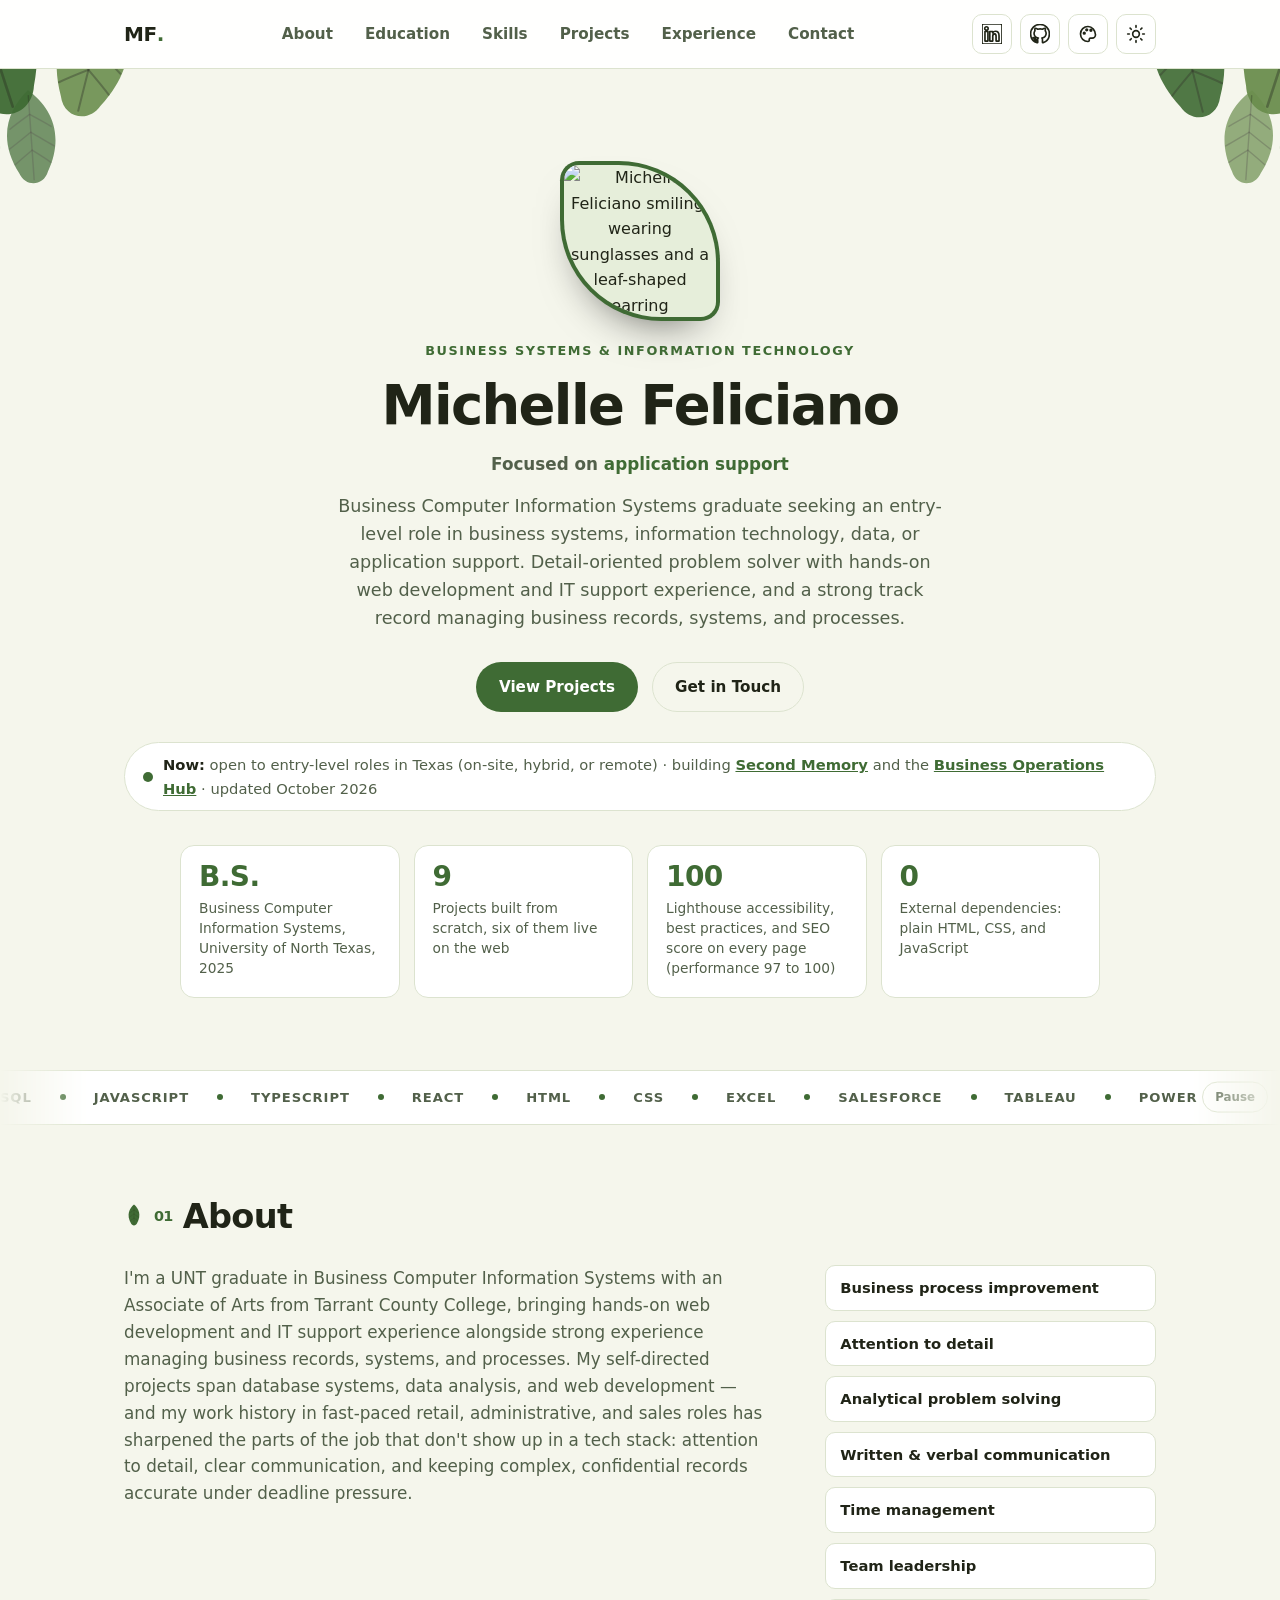
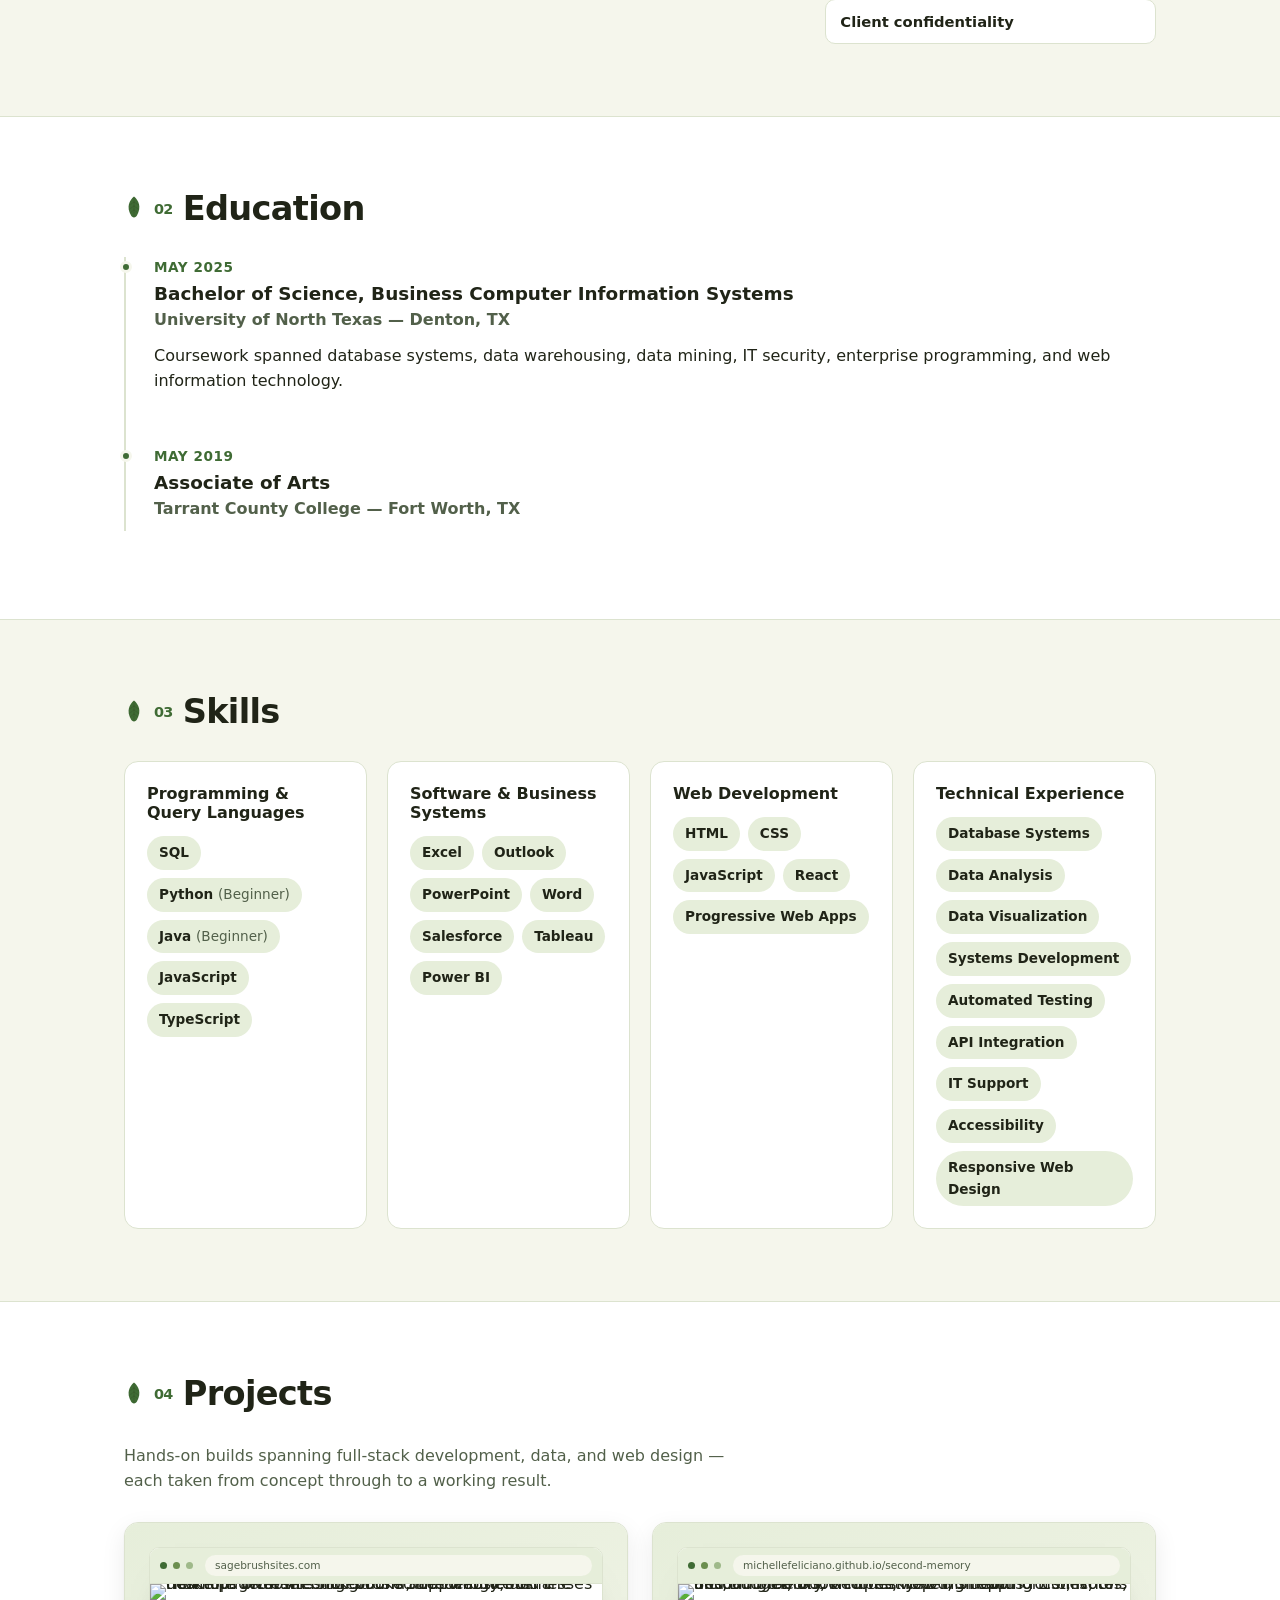
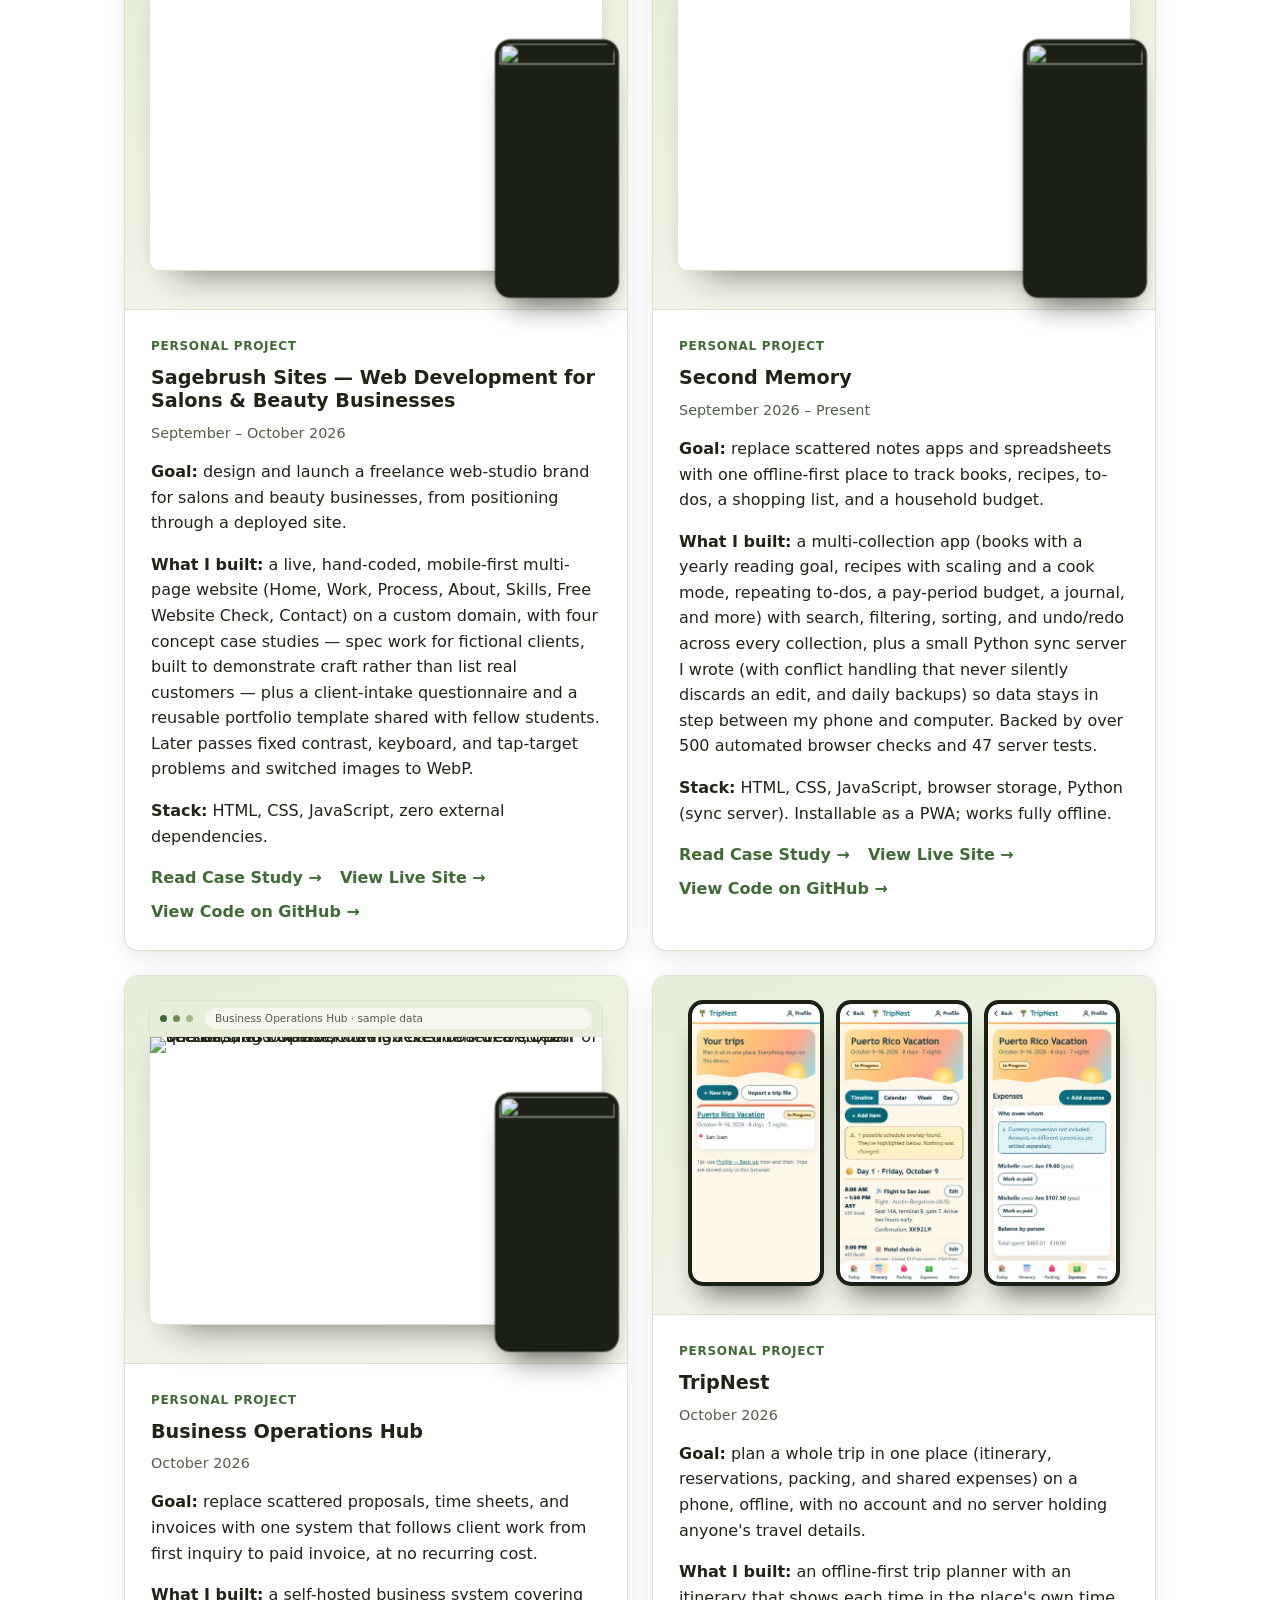
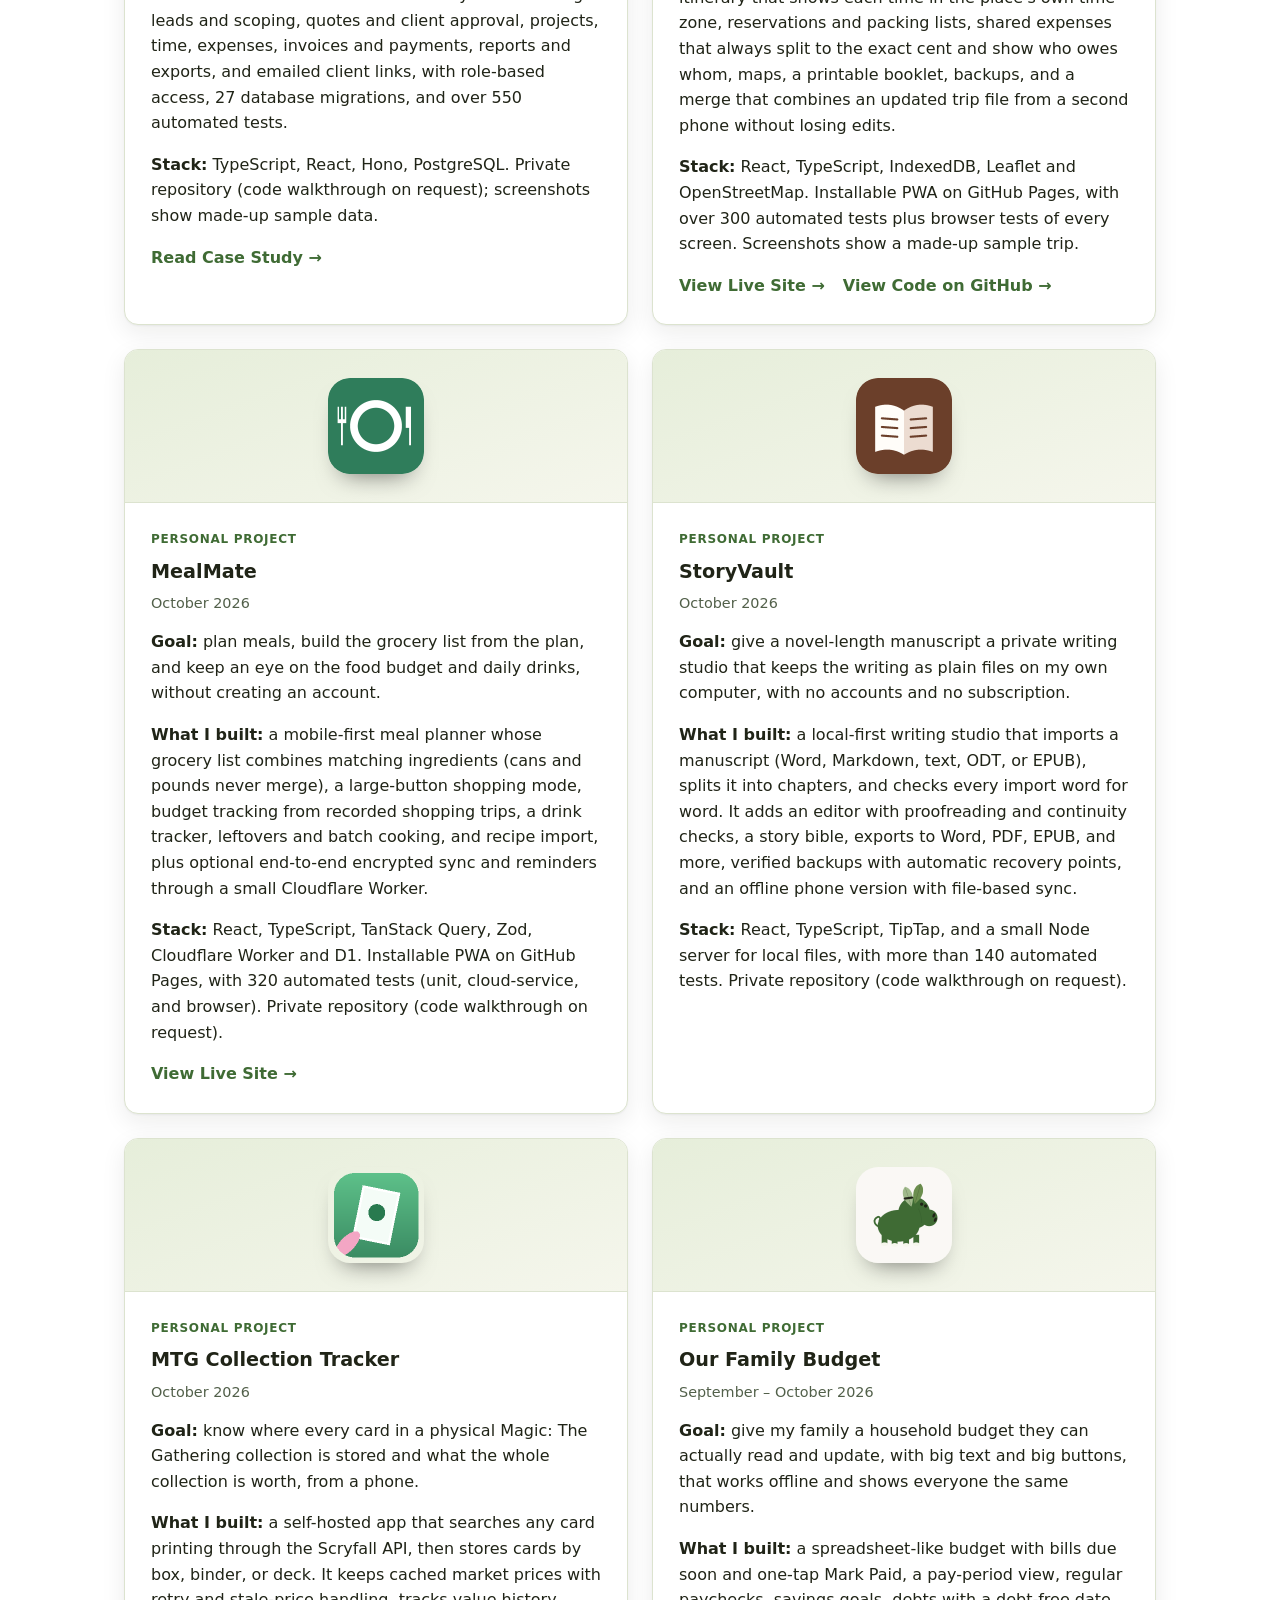
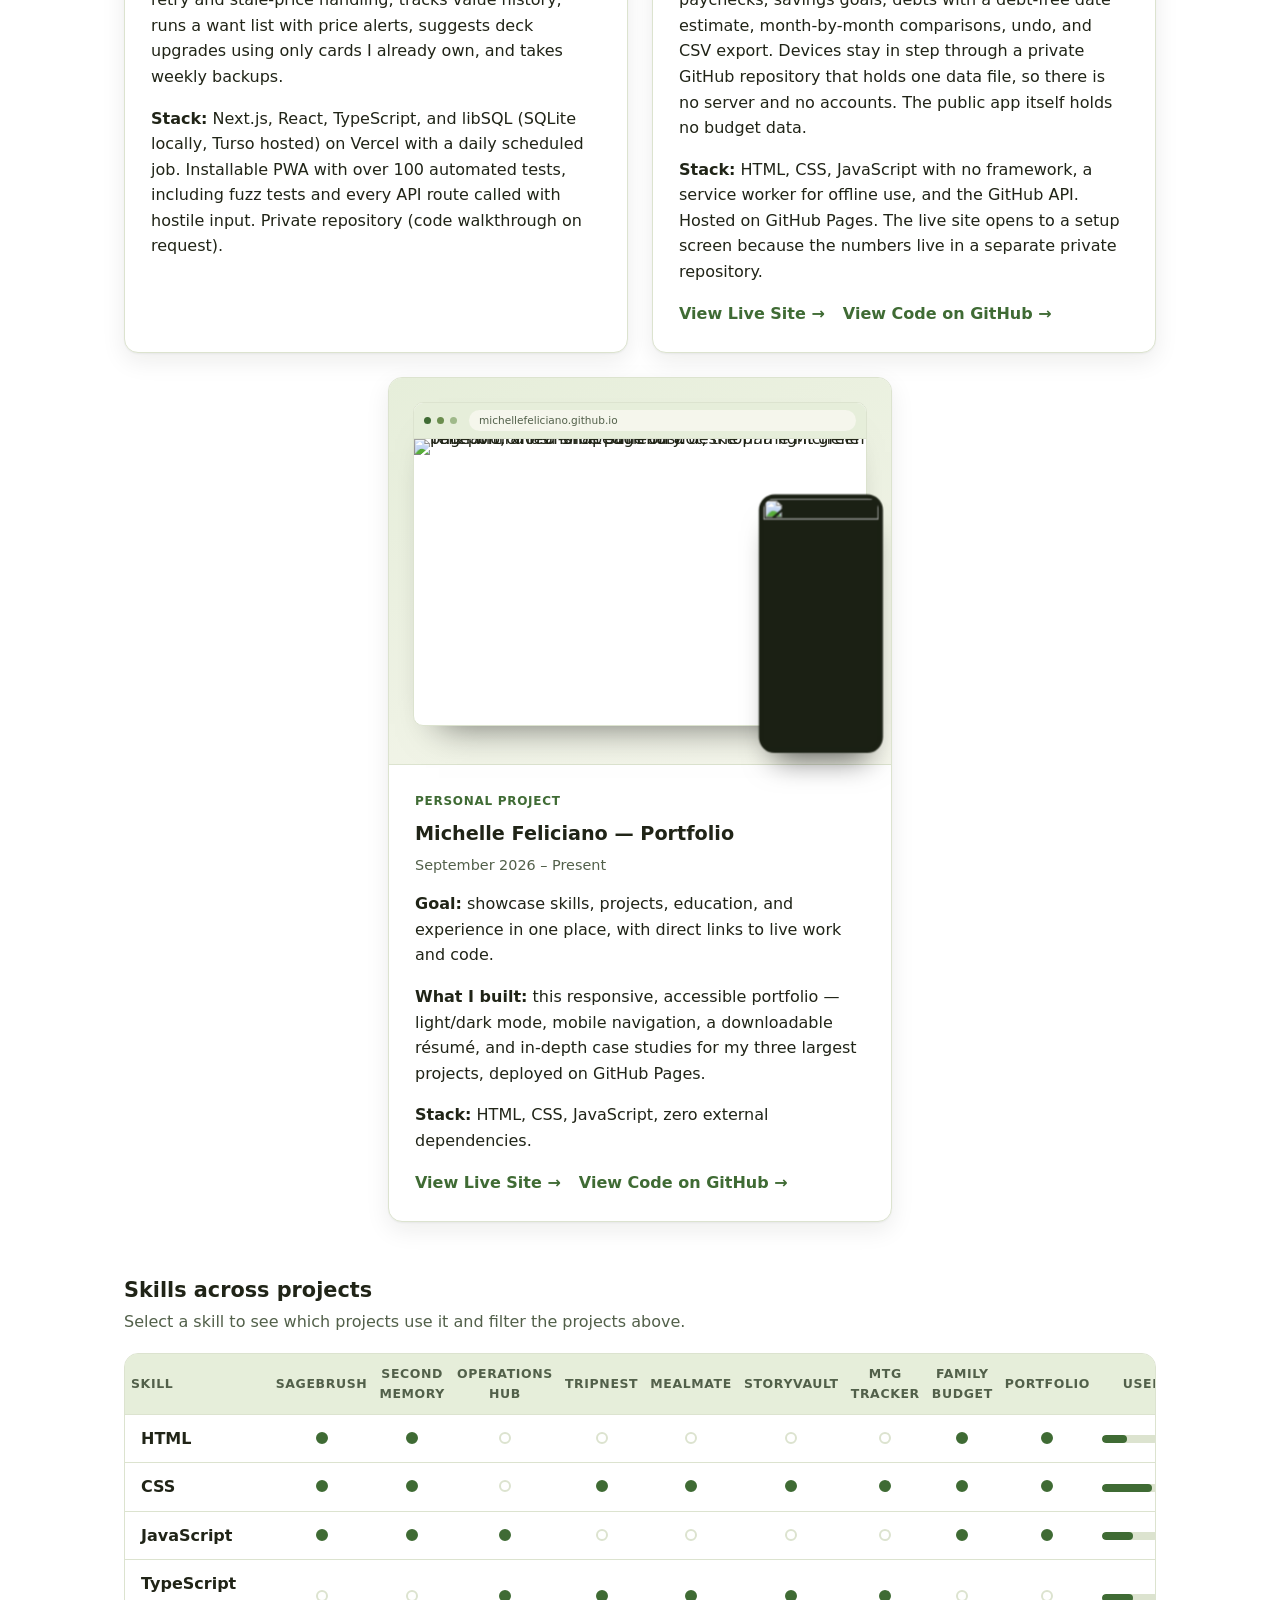
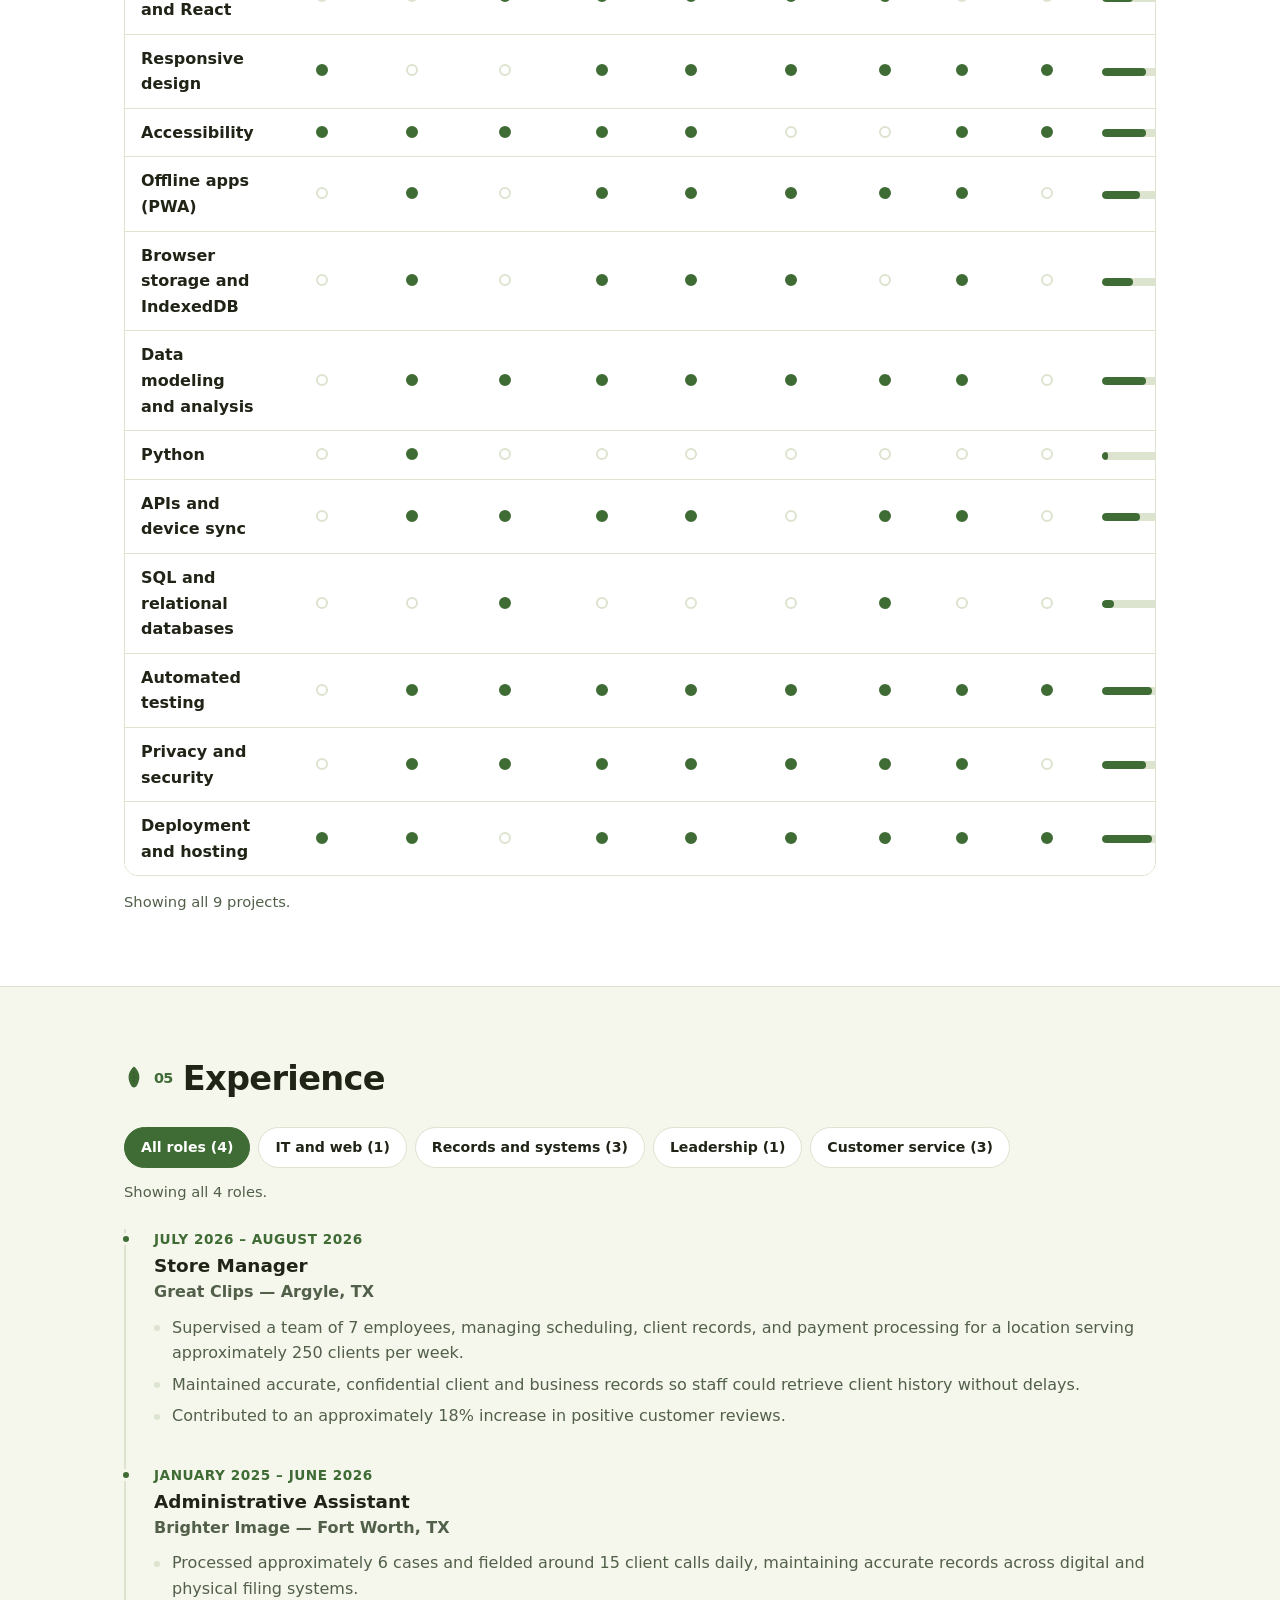
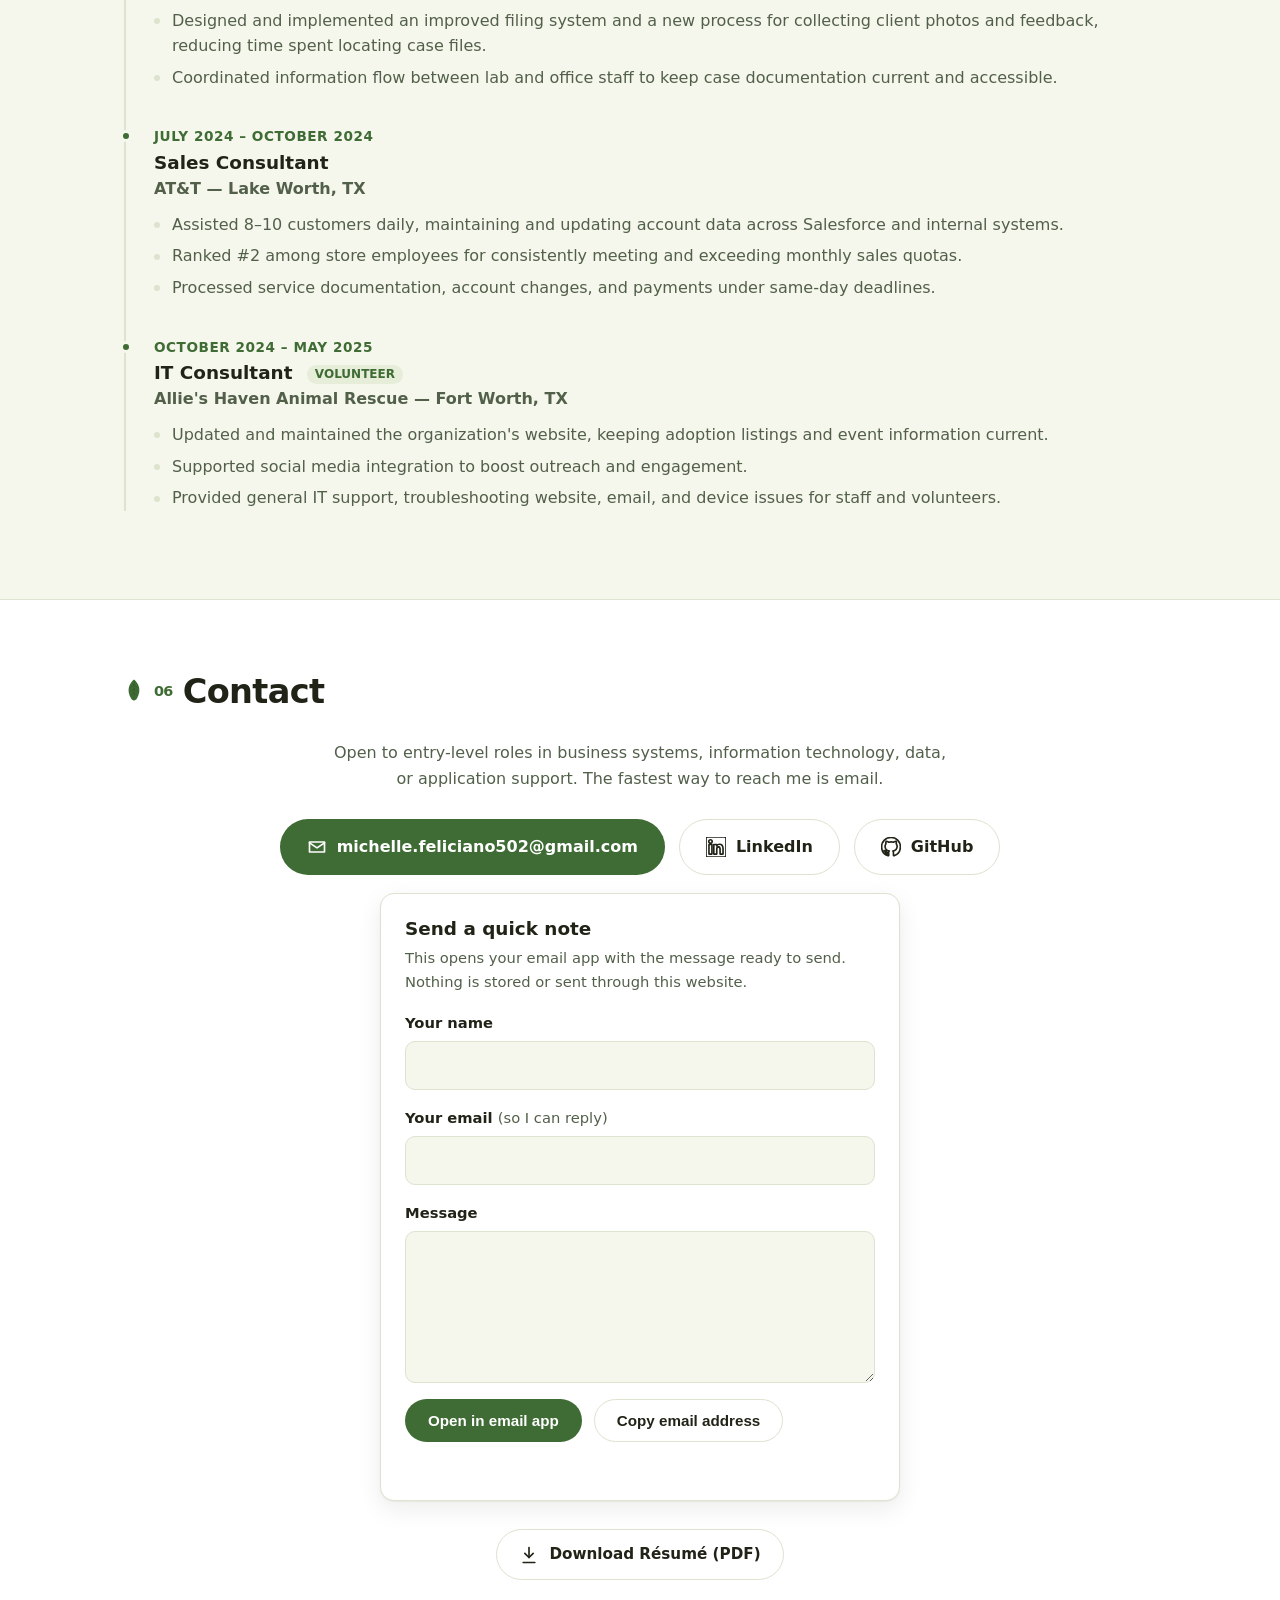
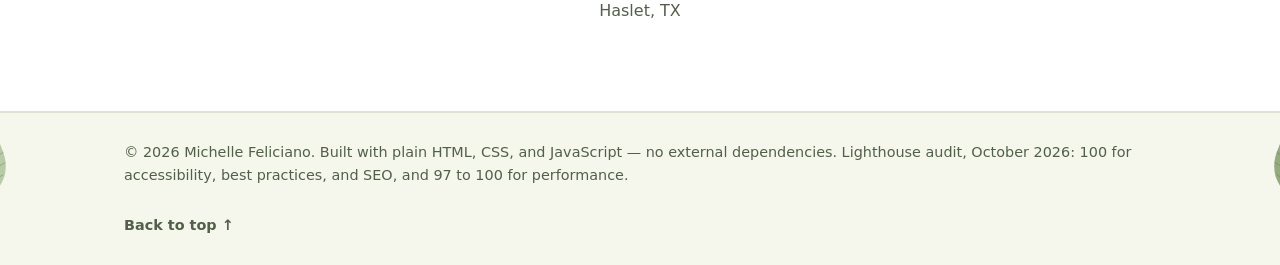
==== commit d4033a7a: "Fix two project card sentences: case studies cover three projects, Family Budget goal reads like the" ====
--- a/index.html
+++ b/index.html
@@ -433,7 +433,7 @@
           <p class="project-tag">Personal project</p>
           <h3>Our Family Budget</h3>
           <p class="project-date">September – October 2026</p>
-          <p><strong>Goal:</strong> a household budget my family can actually read and update, with big text and big buttons, that works offline and shows everyone the same numbers.</p>
+          <p><strong>Goal:</strong> give my family a household budget they can actually read and update, with big text and big buttons, that works offline and shows everyone the same numbers.</p>
           <p><strong>What I built:</strong> a spreadsheet-like budget with bills due soon and one-tap Mark Paid, a pay-period view, regular paychecks, savings goals, debts with a debt-free date estimate, month-by-month comparisons, undo, and CSV export. Devices stay in step through a private GitHub repository that holds one data file, so there is no server and no accounts. The public app itself holds no budget data.</p>
           <p><strong>Stack:</strong> HTML, CSS, JavaScript with no framework, a service worker for offline use, and the GitHub API. Hosted on GitHub Pages. The live site opens to a setup screen because the numbers live in a separate private repository.</p>
           <p class="project-links">
@@ -455,7 +455,7 @@
           <h3>Michelle Feliciano — Portfolio</h3>
           <p class="project-date">September 2026 – Present</p>
           <p><strong>Goal:</strong> showcase skills, projects, education, and experience in one place, with direct links to live work and code.</p>
-          <p><strong>What I built:</strong> this responsive, accessible portfolio — light/dark mode, mobile navigation, a downloadable résumé, and in-depth case studies for each project, deployed on GitHub Pages.</p>
+          <p><strong>What I built:</strong> this responsive, accessible portfolio — light/dark mode, mobile navigation, a downloadable résumé, and in-depth case studies for my three largest projects, deployed on GitHub Pages.</p>
           <p><strong>Stack:</strong> HTML, CSS, JavaScript, zero external dependencies.</p>
           <p class="project-links">
             <a href="https://michellefeliciano.github.io/" target="_blank" rel="noopener noreferrer">View Live Site<span class="sr-only"> for my portfolio (opens in a new tab)</span> →</a>
